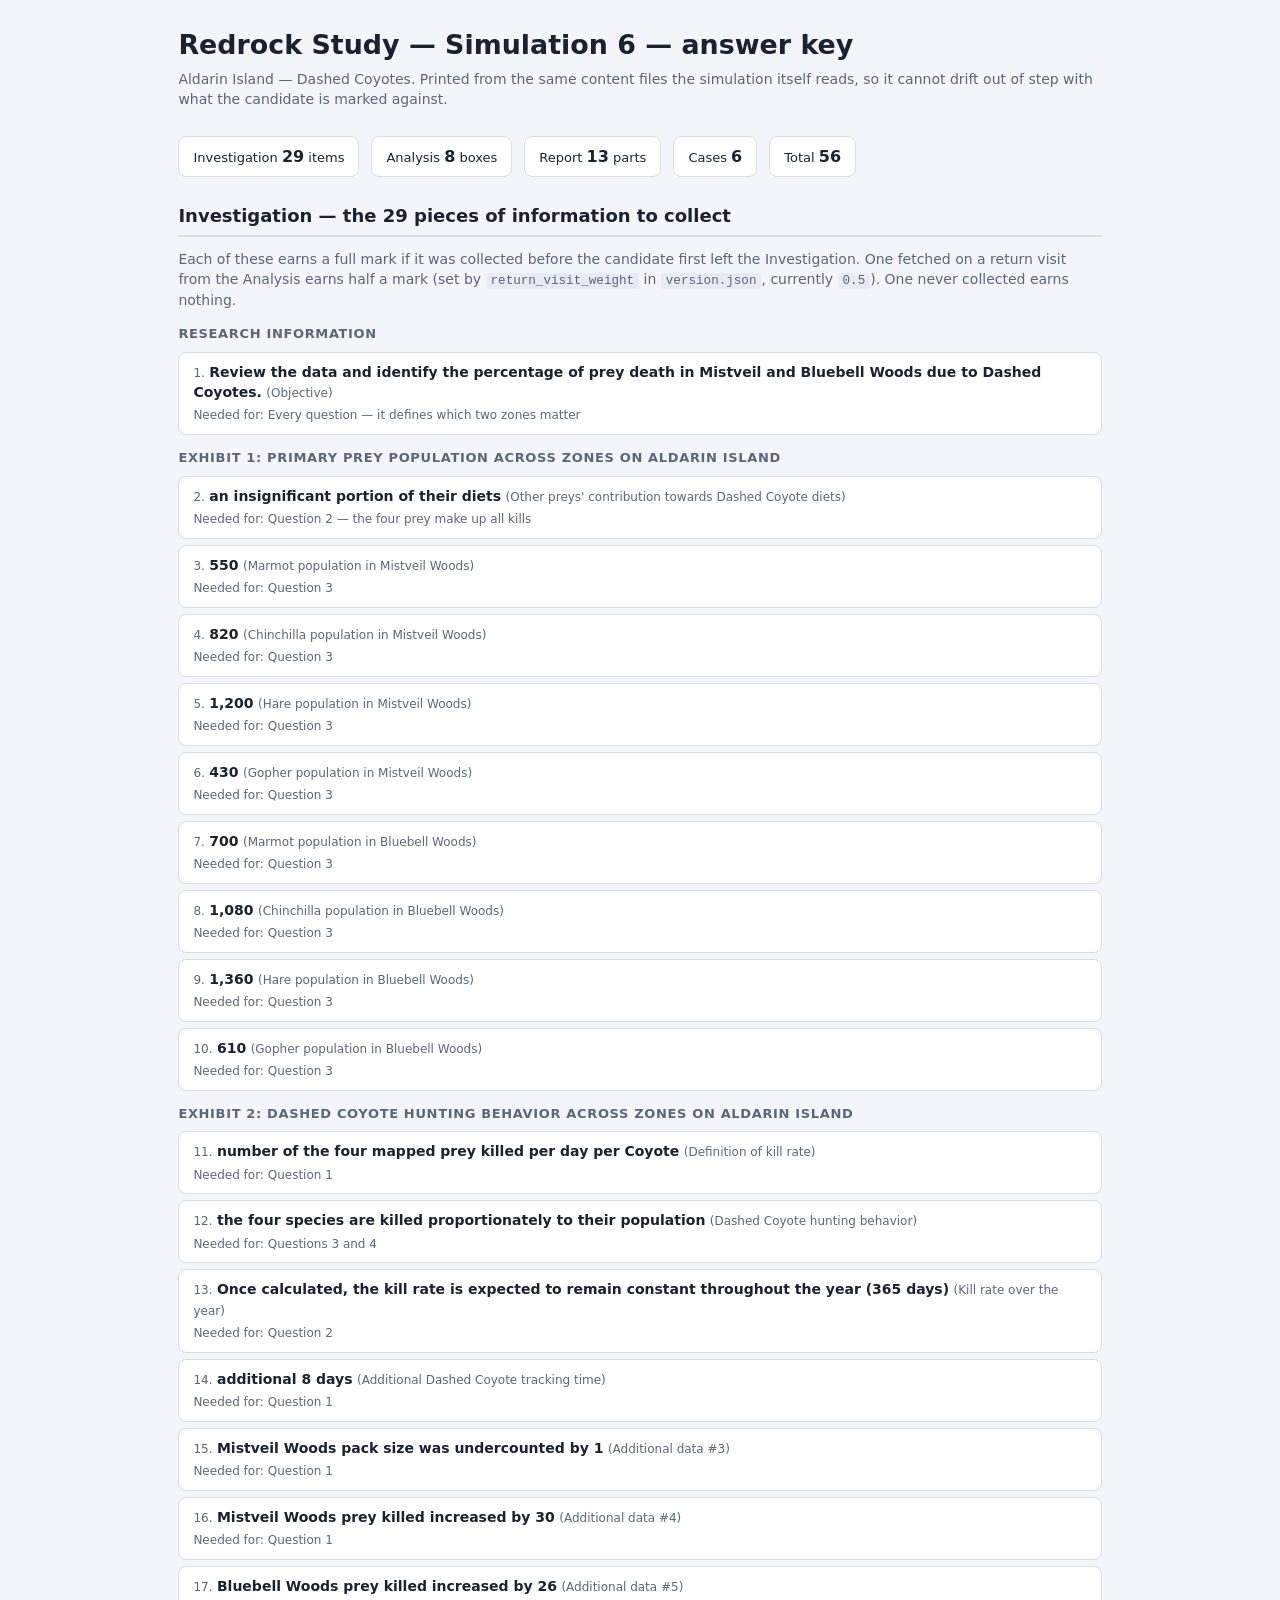
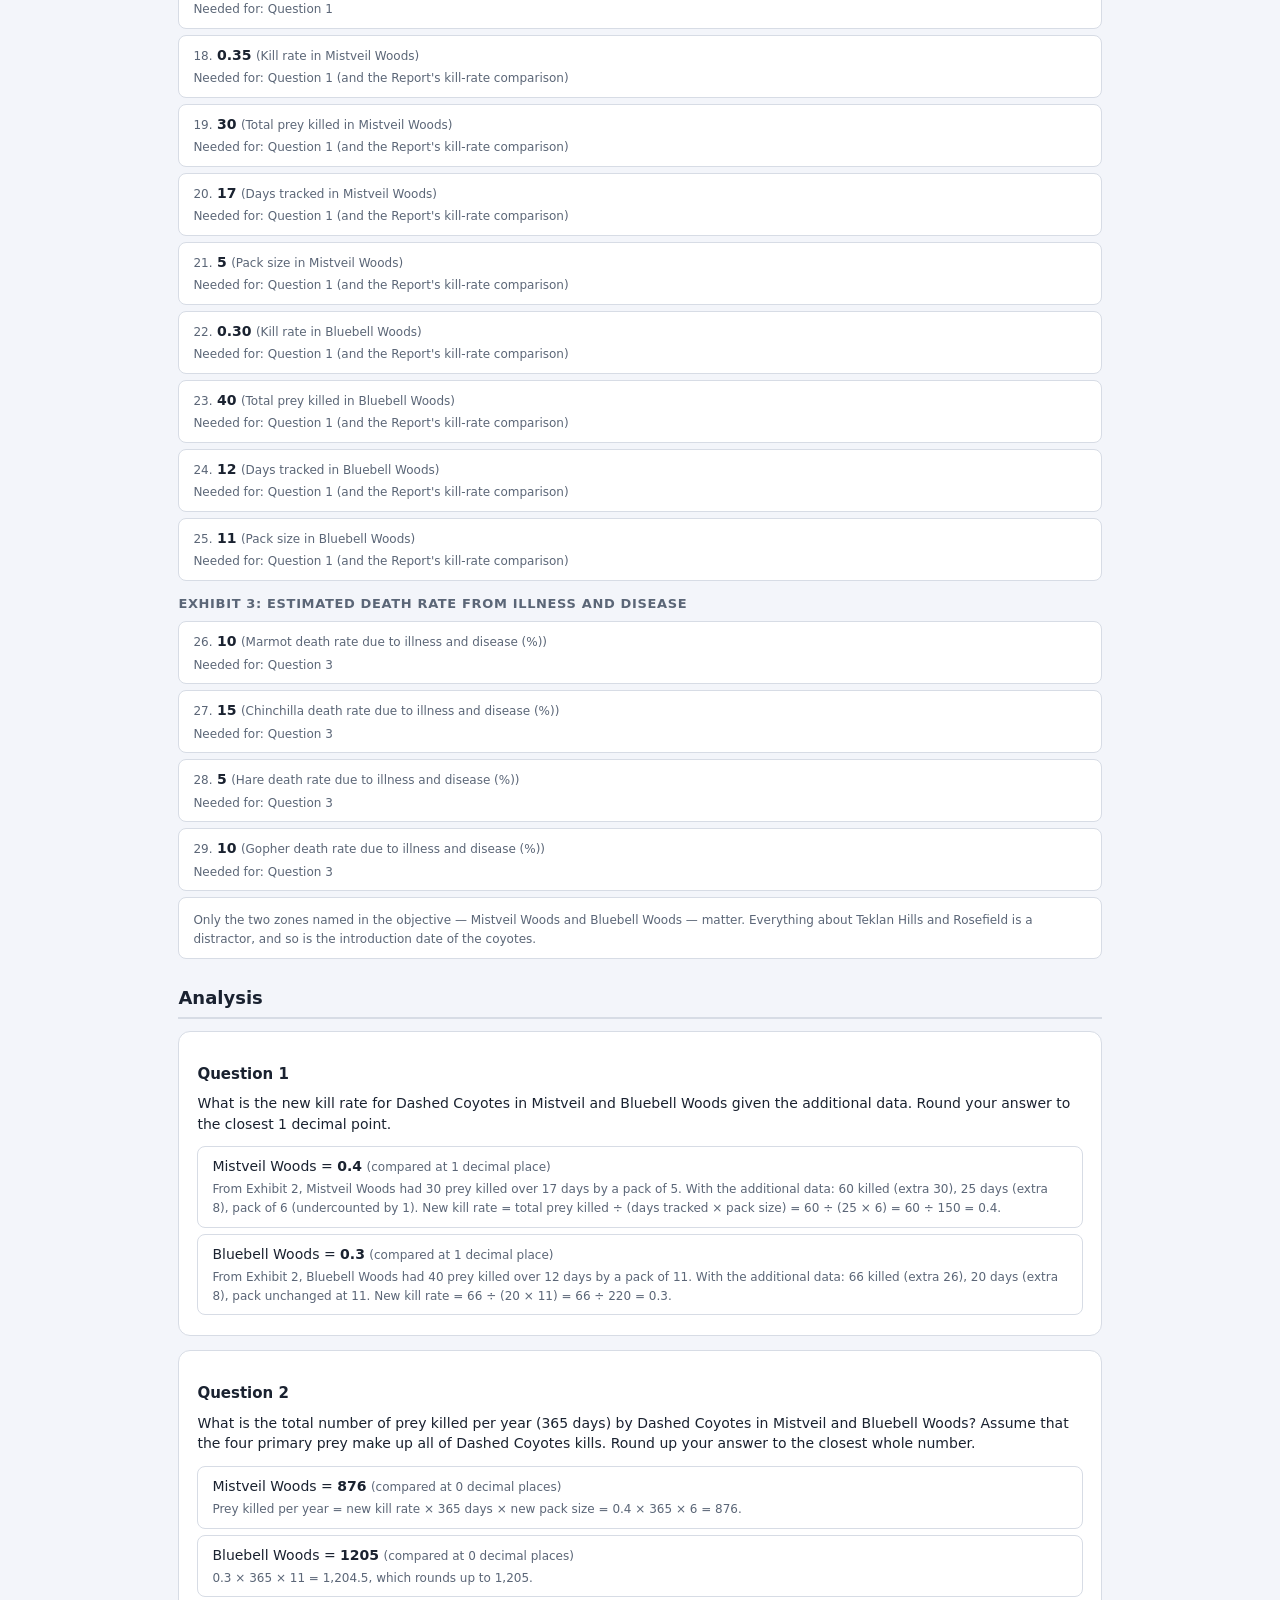
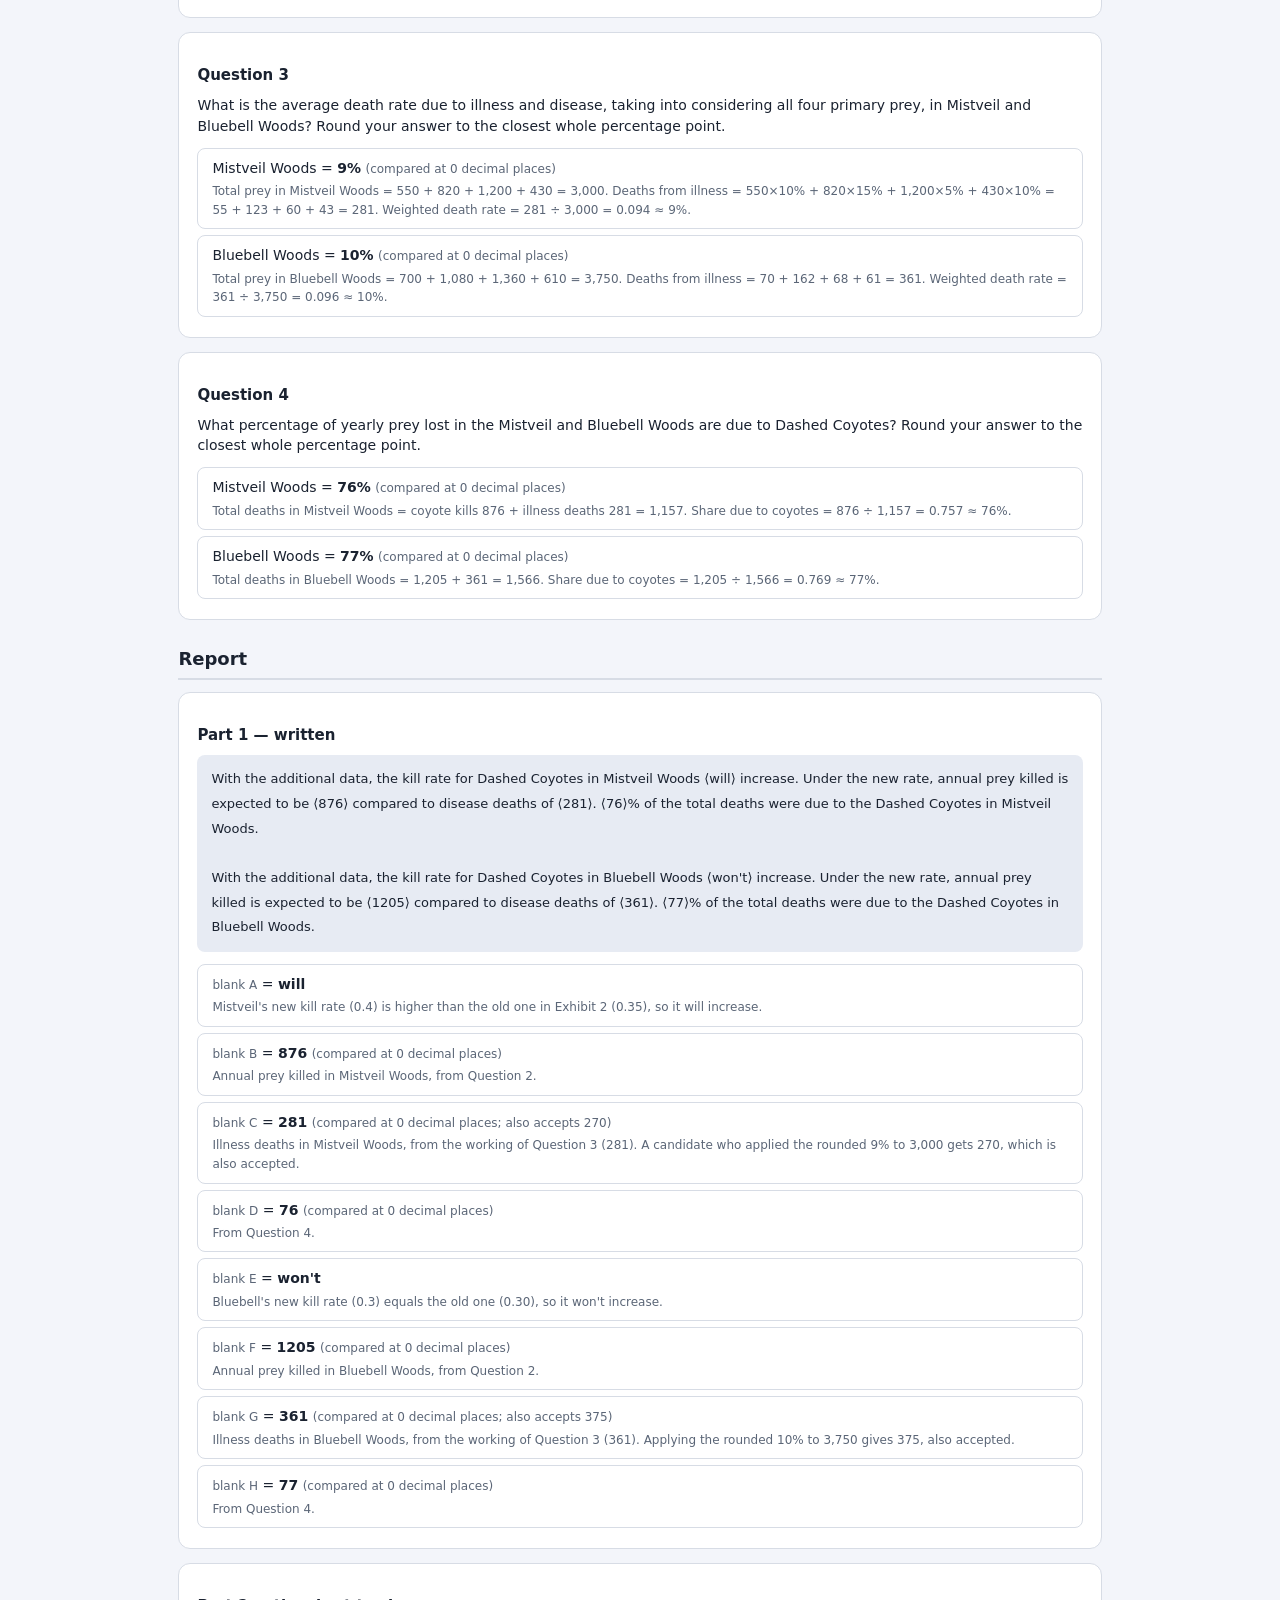
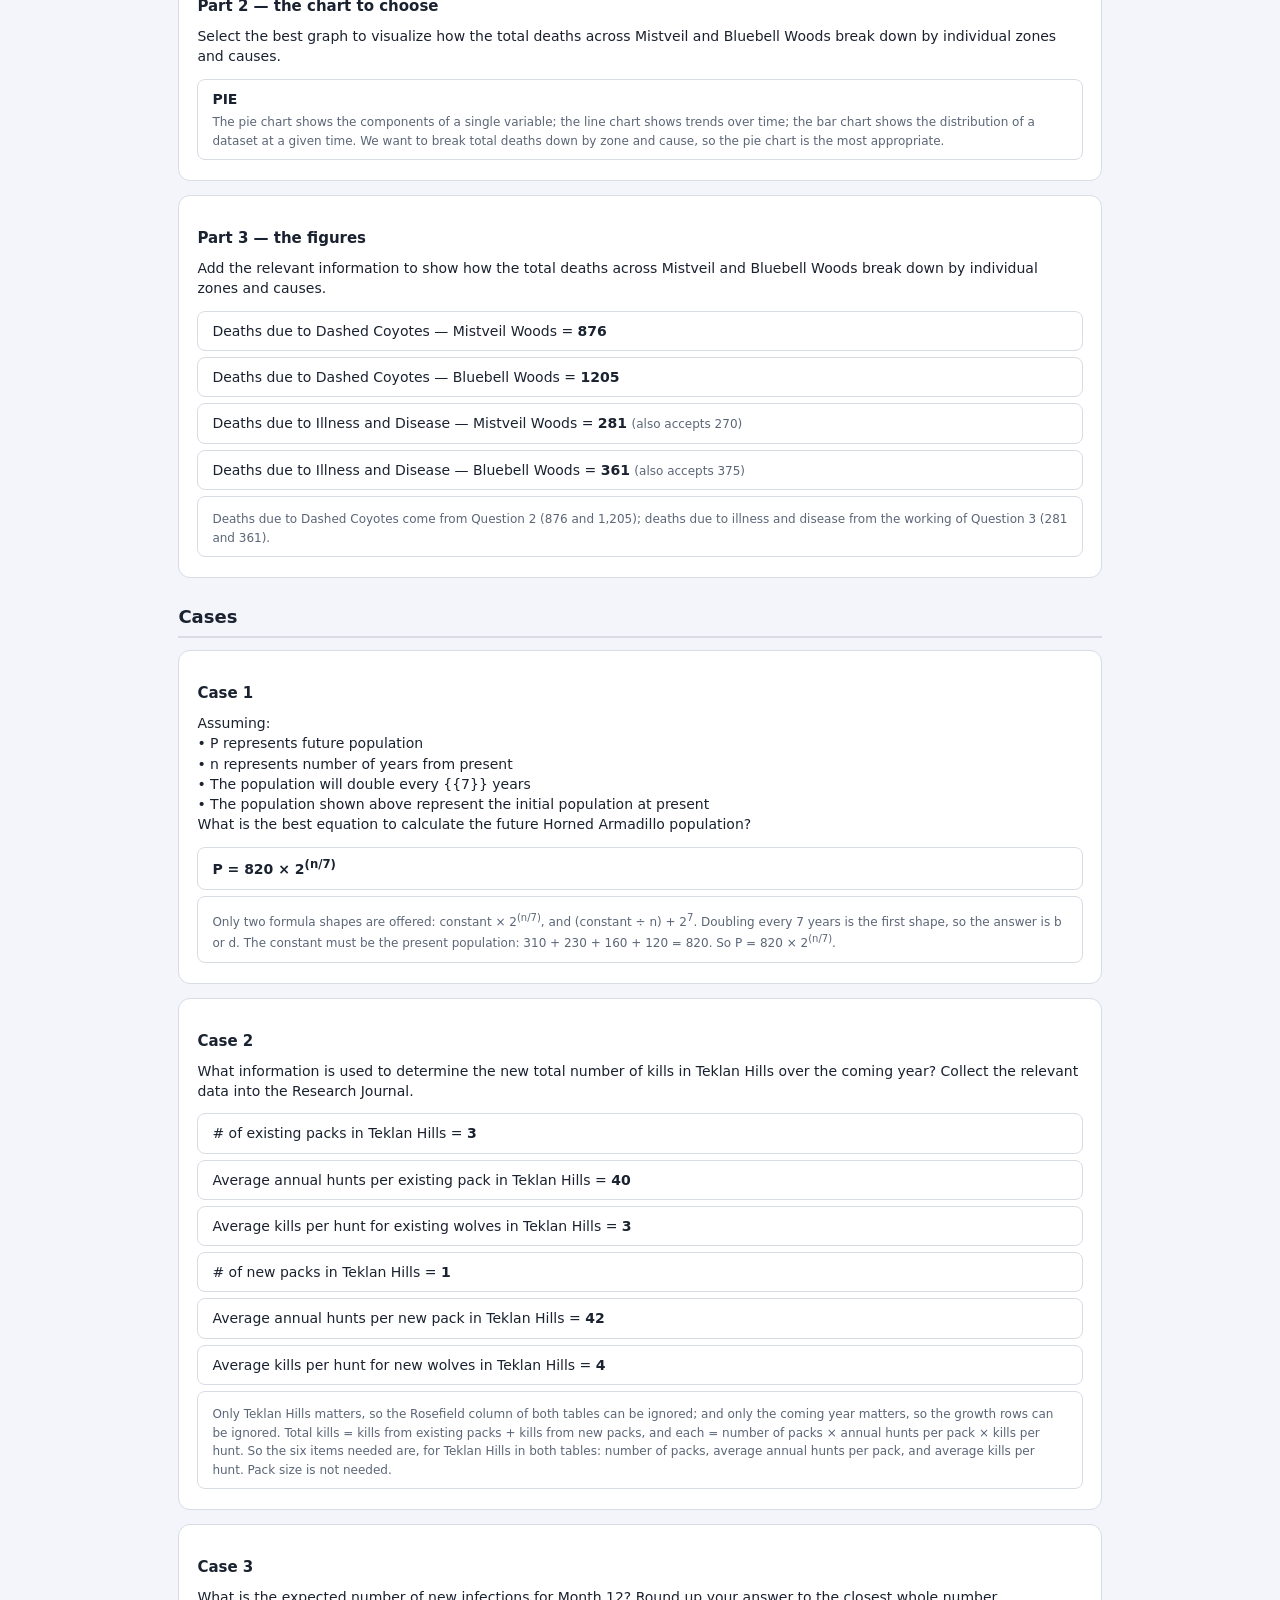
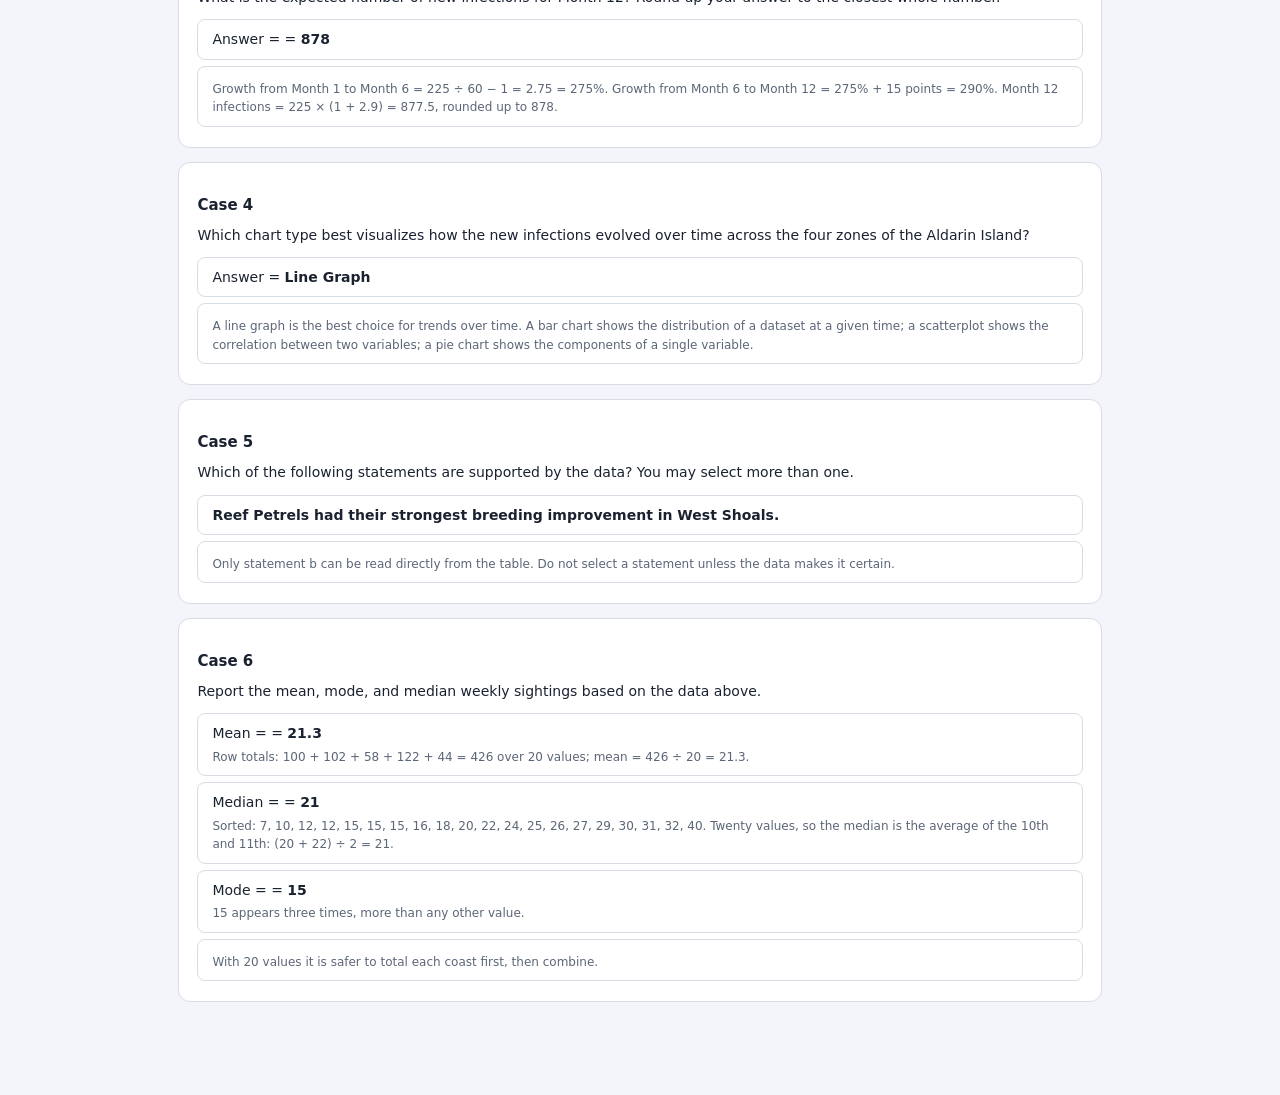
==== tools/answer-key.html @ 3cd0988c "Add files via upload" ====
<!DOCTYPE html>
<html lang="en">
<head>
<meta charset="utf-8">
<meta name="viewport" content="width=device-width, initial-scale=1">
<title>Answer key</title>
<link rel="stylesheet" href="../css/shared-styles.css">
<style>
  /* This page is a printed document, not part of the simulation. */
  body { overflow: auto; background: var(--surface); color: var(--on-light); }
  .wrap { max-width: 1000px; margin: 0 auto; padding: 26px clamp(14px, 3vw, 40px) 80px; }
  h1 { font-size: clamp(22px, 2.1vw, 30px); }
  .sub { color: var(--on-light-muted); margin: 4px 0 var(--space-6); font-size: max(14px, 0.92em); }
  h2 {
    font-size: max(18px, 1.2em);
    margin: var(--space-6) 0 var(--space-3);
    padding-bottom: 6px;
    border-bottom: 2px solid var(--surface-line);
  }
  h3 { font-size: max(15px, 1em); margin: var(--space-5) 0 var(--space-2); }
  h4 { font-size: max(13px, 0.88em); margin: var(--space-4) 0 var(--space-2);
       color: var(--on-light-muted); text-transform: uppercase; letter-spacing: 0.05em; }
  .item {
    background: var(--surface-plain);
    border: 1px solid var(--surface-line);
    border-radius: var(--radius-small);
    padding: 9px var(--space-4);
    margin-bottom: 6px;
  }
  .item .n { color: var(--on-light-muted); font-size: max(12px, 0.8em); }
  .item .a { font-weight: 700; }
  .item .why { color: var(--on-light-muted); font-size: max(12px, 0.84em); margin-top: 4px;
               line-height: 1.55; }
  .q { background: var(--surface-plain); border: 1px solid var(--surface-line);
       border-radius: var(--radius); padding: var(--space-4) var(--space-5);
       margin-bottom: var(--space-4); }
  .q .qtext { font-size: max(14px, 0.92em); margin-bottom: var(--space-3); }
  .totals { display: flex; flex-wrap: wrap; gap: var(--space-3); margin-bottom: var(--space-5); }
  .totals div { background: var(--surface-plain); border: 1px solid var(--surface-line);
                border-radius: var(--radius-small); padding: 8px var(--space-4);
                font-size: max(13px, 0.88em); }
  .totals b { font-size: max(16px, 1.1em); }
  code { font-family: ui-monospace, Menlo, Consolas, monospace; font-size: 0.9em;
         background: var(--surface-sunken); padding: 1px 5px; border-radius: 4px; }
  .tpl { background: var(--surface-sunken); border-radius: var(--radius-small);
         padding: var(--space-3) var(--space-4); font-size: max(13px, 0.9em);
         line-height: 1.9; white-space: pre-wrap; margin-bottom: var(--space-3); }
  @media print {
    .wrap { max-width: none; padding: 0; }
    .q, .item { break-inside: avoid; }
  }
</style>
</head>
<body class="scrolls">
<div class="wrap" id="out">Loading…</div>

<script src="../js/marking.js"></script>
<script src="../js/content.js"></script>
<script>
'use strict';

function esc(t) {
  return String(t === null || t === undefined ? '' : t)
    .replace(/&/g, '&amp;').replace(/</g, '&lt;').replace(/>/g, '&gt;');
}
/* The same two content conventions the simulation itself draws: a line break
   is a line break, and ^{…} is raised (2^{7} → 2 with a small 7). Escaped
   first, so the only tags that can appear are the two put here. */
function nl(t) {
  return esc(t)
    .replace(/\^\{([^}]*)\}/g, '<sup>$1</sup>')
    .replace(/\n/g, '<br>');
}

function accepts(decimals, anyOf) {
  var bits = [];
  if (decimals !== null && decimals !== undefined) {
    bits.push('compared at ' + decimals + (decimals === 1 ? ' decimal place' : ' decimal places'));
  }
  if (anyOf && anyOf.length) bits.push('also accepts ' + anyOf.join(', '));
  return bits.length ? ' <span class="n">(' + esc(bits.join('; ')) + ')</span>' : '';
}

function draw(key) {
  var html = '<h1>' + esc(key.title) + ' — answer key</h1>' +
             '<p class="sub">' + esc(key.scenario) +
             '. Printed from the same content files the simulation itself reads, so it ' +
             'cannot drift out of step with what the candidate is marked against.</p>';

  html += '<div class="totals">' +
    '<div>Investigation <b>' + key.totals.investigation + '</b> items</div>' +
    '<div>Analysis <b>' + key.totals.analysis + '</b> boxes</div>' +
    '<div>Report <b>' + key.totals.report + '</b> parts</div>' +
    '<div>Cases <b>' + key.totals.cases + '</b></div>' +
    '<div>Total <b>' + key.totals.total + '</b></div>' +
  '</div>';

  /* --- Investigation, grouped by the section each item appears in ------- */
  html += '<h2>Investigation — the ' + key.totals.investigation +
          ' pieces of information to collect</h2>';
  var w = key.returnVisitWeight;
  var earned = w === 1 ? 'a full mark' : w === 0 ? 'nothing'
             : w === 0.5 ? 'half a mark' : String(w) + ' of a mark';
  html += '<p class="sub" style="margin-bottom:var(--space-4)">' +
          'Each of these earns a full mark if it was collected before the candidate first ' +
          'left the Investigation. One fetched on a return visit from the Analysis earns ' +
          esc(earned) + ' (set by <code>return_visit_weight</code> in ' +
          '<code>version.json</code>, currently <code>' + esc(String(w)) + '</code>). ' +
          'One never collected earns nothing.</p>';
  var lastSection = null, n = 0;
  for (var i = 0; i < key.investigation.length; i++) {
    var item = key.investigation[i];
    if (item.section !== lastSection) {
      html += '<h4>' + nl(item.section) + '</h4>';
      lastSection = item.section;
    }
    n++;
    html += '<div class="item"><span class="n">' + n + '.</span> ' +
              '<span class="a">' + nl(item.text) + '</span> ' +
              '<span class="n">(' + nl(item.label) + ')</span>' +
              (item.needed_for ? '<div class="why">Needed for: ' + nl(item.needed_for) + '</div>' : '') +
            '</div>';
  }
  if (key.investigationExplanation) {
    html += '<div class="item"><div class="why">' + nl(key.investigationExplanation) + '</div></div>';
  }

  /* --- Analysis --------------------------------------------------------- */
  html += '<h2>Analysis</h2>';
  for (i = 0; i < key.analysis.length; i++) {
    var q = key.analysis[i];
    html += '<div class="q"><h3>Question ' + q.number + '</h3>' +
            '<div class="qtext">' + nl(q.text) + '</div>';
    for (var b = 0; b < q.boxes.length; b++) {
      var box = q.boxes[b];
      html += '<div class="item">' + nl(box.label) + ' = <span class="a">' + nl(box.answer) +
                (box.unit ? nl(box.unit) : '') + '</span>' +
                accepts(box.decimals, box.any_of) +
                (box.explanation ? '<div class="why">' + nl(box.explanation) + '</div>' : '') +
              '</div>';
    }
    html += '</div>';
  }

  /* --- Report ----------------------------------------------------------- */
  html += '<h2>Report</h2>';
  var filled = key.report.template;
  for (i = 0; i < key.report.written.length; i++) {
    var w = key.report.written[i];
    filled = filled.replace('[[' + w.id + ']]', '⟨' + w.answerLabel + '⟩');
  }
  html += '<div class="q"><h3>Part 1 — written</h3>' +
          '<div class="tpl">' + nl(filled) + '</div>';
  for (i = 0; i < key.report.written.length; i++) {
    w = key.report.written[i];
    html += '<div class="item"><span class="n">blank ' + esc(w.id.toUpperCase()) + '</span> = ' +
              '<span class="a">' + nl(w.answerLabel) + '</span>' +
              accepts(w.decimals, w.any_of) +
              (w.explanation ? '<div class="why">' + nl(w.explanation) + '</div>' : '') +
            '</div>';
  }
  html += '</div>';

  html += '<div class="q"><h3>Part 2 — the chart to choose</h3>' +
          '<div class="qtext">' + nl(key.report.chart.prompt) + '</div>' +
          '<div class="item"><span class="a">' + nl(key.report.chart.answer.toUpperCase()) + '</span>' +
            (key.report.chart.explanation
              ? '<div class="why">' + nl(key.report.chart.explanation) + '</div>' : '') +
          '</div></div>';

  html += '<div class="q"><h3>Part 3 — the figures</h3>' +
          '<div class="qtext">' + nl(key.report.grid.prompt) + '</div>';
  for (i = 0; i < key.report.grid.cells.length; i++) {
    var cell = key.report.grid.cells[i];
    html += '<div class="item">' + nl(cell.row) + ' — ' + nl(cell.col) + ' = ' +
              '<span class="a">' + nl(cell.answer) + '</span>' +
              (cell.fixed ? ' <span class="n">(pre-filled, not marked)</span>' : '') +
              accepts(null, cell.any_of) +
            '</div>';
  }
  if (key.report.grid.explanation) {
    html += '<div class="item"><div class="why">' + nl(key.report.grid.explanation) + '</div></div>';
  }
  html += '</div>';

  /* --- Cases ------------------------------------------------------------ */
  html += '<h2>Cases</h2>';
  for (i = 0; i < key.cases.length; i++) {
    var c = key.cases[i];
    html += '<div class="q"><h3>Case ' + c.number + '</h3>' +
            '<div class="qtext">' + nl(c.question) + '</div>';
    if (c.answer !== null) {
      html += '<div class="item"><span class="a">' + nl(c.answer) + '</span></div>';
    }
    for (var p = 0; p < c.parts.length; p++) {
      html += '<div class="item">' + nl(c.parts[p].label) + ' = ' +
                '<span class="a">' + nl(c.parts[p].answer) + '</span>' +
                (c.parts[p].explanation
                  ? '<div class="why">' + nl(c.parts[p].explanation) + '</div>' : '') +
              '</div>';
    }
    if (c.explanation) {
      html += '<div class="item"><div class="why">' + nl(c.explanation) + '</div></div>';
    }
    html += '</div>';
  }

  document.getElementById('out').innerHTML = html;
  document.title = key.title + ' — answer key';
}

var id = CONTENT.versionFromUrl(window.location.search, 'rr6');
CONTENT.loadVersion(id, '../').then(function (loaded) {
  if (!loaded.ok) {
    document.getElementById('out').innerHTML =
      '<h1>The content could not be read</h1><ul>' +
      loaded.errors.map(function (e) { return '<li>' + esc(e) + '</li>'; }).join('') + '</ul>';
    return;
  }
  draw(MARKING.answerKey(loaded.content));
});
</script>
</body>
</html>
---- css/shared-styles.css ----
/* ==========================================================================
   CASEMENTOR SIMULATION — SHARED STYLES
   ==========================================================================

   The common visual language for CaseMentor / CaseMaster practice
   simulations. Extracted from the Sea Wolf rebuild (September 2026) so that
   Redrock, and anything after it, looks like the same product without
   anybody having to remember what Sea Wolf looked like.

   HOW TO USE THIS FILE
   --------------------
   1. Copy it into your simulation's `css/` folder.
   2. Load it BEFORE your own stylesheet:

          <link rel="stylesheet" href="css/shared-styles.css">
          <link rel="stylesheet" href="css/app.css">

   3. Put anything specific to your simulation in your own `app.css`. Do not
      edit this file to make one simulation look different — that is what
      breaks the family resemblance. If a change genuinely belongs to every
      simulation, change it here and re-copy it to the others.

   WHAT THIS FILE DEPENDS ON
   -------------------------
   Nothing. No images, no web fonts, no other stylesheet, no JavaScript, no
   internet connection. It uses only the fonts already installed on the
   visitor's computer. You can open a page that loads only this file and it
   will render correctly.

   WHAT IS FIXED AND WHAT IS YOURS
   -------------------------------
   Read STYLE-GUIDE.md. In short: the colours, the type sizes, the spacing
   steps and the components below are fixed brand identity and should be
   used unchanged. Anything describing microbes, seabeds or sites is Sea
   Wolf's own and is NOT in this file.

   A NOTE ON WHY THE COLOURS LOOK DARKER THAN YOU MIGHT EXPECT
   -----------------------------------------------------------
   Several were deliberately darkened during the Sea Wolf build because the
   lighter versions failed the readability standard the project had already
   committed to (WCAG AA: ordinary text at least 4.5 times the brightness of
   its background, larger text and meaningful shapes at least 3 times). The
   measured ratios are in STYLE-GUIDE.md. Please do not lighten them back.
   ========================================================================== */


/* ==========================================================================
   1. THE PALETTE, THE TYPE SIZES AND THE SPACING STEPS

   Every colour and size is named once, here. Change it here and it changes
   everywhere. Do not hunt for raw colour values further down the file.
   ========================================================================== */
:root {

  /* --- THE DARK STAGE THE SIMULATION SITS ON ---------------------------- */
  --page-bg:        #1f2733;   /* behind absolutely everything */
  --box-bg:         #2b3545;   /* inside the main playing area */
  --header-bg:      #333f50;   /* the bar across the top */
  --box-border:     #46536a;   /* edges and dividers on the dark stage */

  /* --- LIGHT SURFACES: cards, columns, popups, the results screen -------
     Content that has to be read sits on a light surface, never on the dark
     stage. This is a hard rule, not a preference: it is what keeps text and
     small pictures legible. */
  --surface:        #f3f5fa;   /* the normal light card */
  --surface-plain:  #ffffff;   /* a plainer white, e.g. behind a picture */
  --surface-line:   #d7dce5;   /* the edge of a light card */
  --surface-sunken: #e7ebf3;   /* a recess inside a light card */

  /* --- TEXT -------------------------------------------------------------
     Four text colours, two for each kind of background. "Muted" is for
     supporting text only, never for anything the candidate must act on. */
  --on-dark:        #e6e9f0;
  --on-dark-muted:  #a8b2c4;
  --on-light:       #1a2230;
  --on-light-muted: #5b6677;

  /* --- COLOURS THAT CARRY MEANING --------------------------------------
     Each of these says something. Do not use them decoratively: a candidate
     who learns that blue means "you can press this" should never meet a
     blue thing that cannot be pressed. */
  --accent:         #2563eb;   /* you can press this / this is selected */
  --accent-dark:    #1d4ed8;   /* the mouse is over it */
  --accent-soft:    #dbeafe;   /* a pale blue wash behind a selected thing */
  --success:        #15803d;   /* correct, or a best-possible score */
  --error:          #dc2626;   /* wrong, or a destructive action */
  --warning:        #d97706;   /* caution, not yet an error */
  --warning-soft:   #fef3c7;   /* a pale wash behind a warning */
  --timer-green:    #4ade80;   /* time remaining */
  --timer-track:    #2a3344;   /* time already spent */

  /* --- SIZES ------------------------------------------------------------ */
  --header-height:  56px;
  --radius:         12px;      /* big things: panels, cards, popups */
  --radius-small:    8px;      /* small things: buttons, inputs, chips */
  --panel-width:    18%;       /* the information sidebar */
  --panel-min:     220px;      /* ...but never narrower than this */

  /* --- TYPE -------------------------------------------------------------
     One base size that grows a little on a large screen and never falls
     below 14px. Everything else is expressed relative to it, so the whole
     interface scales together. */
  --font: clamp(14px, 1.05vw, 18px);

  /* --- THE SPACING SCALE ------------------------------------------------
     Six steps. Use these rather than inventing numbers: a layout built from
     a small fixed set of gaps looks deliberate, and one built from
     arbitrary numbers looks accidental, even when nobody can say why.

       --space-1   4px   inside a chip; between an icon and its own label
       --space-2   8px   between closely related items
       --space-3  12px   the normal gap between things in a row
       --space-4  14px   padding inside a panel or card
       --space-5  18px   between blocks of content
       --space-6  26px   between major sections                            */
  --space-1:  4px;
  --space-2:  8px;
  --space-3: 12px;
  --space-4: 14px;
  --space-5: 18px;
  --space-6: 26px;
}


/* ==========================================================================
   2. PAGE BASICS
   ========================================================================== */
* { box-sizing: border-box; }

/* ANYTHING MARKED `hidden` MUST REALLY BE HIDDEN. DO NOT REMOVE THIS RULE.

   It is here because of a real fault that cost a morning. A "please enlarge
   your window" panel was styled `display: flex`, and that beats the
   browser's own way of hiding an element marked `hidden`. The panel covers
   the whole screen, so it sat there invisible and swallowed every click on
   the page — the login button simply did nothing, with no error anywhere.

   Any rule that sets `display` on an element you also hide with `hidden`
   will reproduce this. The line below closes it off for every element at
   once, rather than for the one panel that happened to break first. */
[hidden] { display: none !important; }

html, body {
  height: 100%;
  margin: 0;
  padding: 0;
}

body {
  background: var(--page-bg);
  color: var(--on-dark);
  font-family: system-ui, -apple-system, "Segoe UI", Roboto, sans-serif;
  font-size: var(--font);
  line-height: 1.45;
  overflow: hidden;              /* the game itself never scrolls */
  -webkit-font-smoothing: antialiased;
  /* Numbers line up in columns instead of jiggling as they change — which
     matters a great deal on a screen with a counting-down clock. */
  font-variant-numeric: tabular-nums;
}

/* The results screen is the one screen allowed to scroll. See §9. */
body.scrolls { overflow: auto; }

h1, h2, h3 { margin: 0; font-weight: 600; }

/* NOTHING IS EVER SMALLER THAN 12px. This is the readability floor for the
   whole product. `max(12px, …)` is the pattern used throughout: it means
   "this size, but never below 12px". */
small, .small { font-size: max(12px, 0.8em); }


/* ==========================================================================
   3. THE HEADER BAR AND THE TIMER
   ========================================================================== */
.header-bar {
  flex: 0 0 auto;
  height: var(--header-height);
  background: var(--header-bg);
  display: flex;
  align-items: center;
  padding: 0 var(--space-4);
  gap: var(--space-3);
  position: relative;
  z-index: 30;
}
.header-left, .header-right {
  flex: 1 1 0;
  display: flex;
  align-items: center;
  gap: var(--space-2);
}
.header-right { justify-content: flex-end; }

/* The clock reading, e.g. "29 min left" or "Time's up". */
.time-text {
  font-size: max(12px, 0.78em);
  color: var(--on-dark);
  white-space: nowrap;
}

.time-bar {
  width: min(34vw, 420px);
  height: 9px;
  background: var(--timer-track);
  border-radius: 999px;
  overflow: hidden;
  flex: 0 1 auto;
  /* THE PALE OUTLINE IS LOAD-BEARING. Keep it.

     No pair of colours exists that contrasts enough with each OTHER and
     also stands out from the header bar behind them — that was checked by
     exhaustive search, it is a geometric impossibility, not a failure of
     imagination. So the outline, not a colour difference, is what makes the
     full length of the bar visible. Without it a candidate can see the
     green but cannot tell what fraction of the bar it is, which is the
     entire point of a timer bar. */
  border: 1px solid rgba(255, 255, 255, 0.45);
}
.time-bar-fill {
  height: 100%;
  background: var(--timer-green);
  border-radius: 999px;
  /* Slow enough to read as draining, not as ticking. */
  transition: width 0.9s linear;
}


/* ==========================================================================
   4. BUTTONS
   ========================================================================== */

/* The primary button. One per screen: the thing the candidate is meant to
   press next. */
.btn {
  font-family: inherit;
  font-size: max(14px, 0.9em);
  font-weight: 500;
  border: none;
  border-radius: var(--radius-small);
  padding: 9px 22px;
  cursor: pointer;
  background: var(--accent);
  color: #fff;
  transition: background 0.12s ease;
}
.btn:hover:not(:disabled)  { background: var(--accent-dark); }
.btn:active:not(:disabled) { transform: translateY(1px); }
.btn:disabled {
  opacity: 0.4;
  cursor: not-allowed;
}
/* Every focusable thing shows a visible ring when reached by keyboard. */
.btn:focus-visible {
  outline: 2px solid #fff;
  outline-offset: 2px;
}

/* A quieter button, for anything that is not the main action — Restart,
   Legend, Print. Reads as available without competing with the primary. */
.btn-quiet {
  font-family: inherit;
  font-size: max(13px, 0.84em);
  font-weight: 500;
  border: 1px solid var(--box-border);
  border-radius: var(--radius-small);
  padding: 6px 14px;
  cursor: pointer;
  background: transparent;
  color: var(--on-dark);
  transition: background 0.12s ease;
}
.btn-quiet:hover:not(:disabled) { background: rgba(255, 255, 255, 0.09); }
.btn-quiet:focus-visible { outline: 2px solid #fff; outline-offset: 2px; }

/* A small round button carrying a + or a −, for adding and removing things.

   WHY THE GLYPH IS DRAWN INSTEAD OF TYPED
   ---------------------------------------
   A typed "+" never sits in the middle of a circle. Fonts place those
   characters on the mathematical axis, which is above the centre of the
   line box, so the character lands low — and lands differently on Windows,
   macOS and iOS. Line-height tricks get close and stay wrong.

   So the button contains no text at all. The bar and the upright are two
   drawn rectangles, each centred by `transform`, which is exact and
   identical in every browser. `.round-btn.remove` simply omits the upright.

   The glyph is sized as a PERCENTAGE of the circle, not in pixels, so it
   keeps its proportions when the visitor zooms the browser. In pixels it
   did not: the bar filled 58% of the circle at 80% zoom and 31% at 150%,
   so the + visibly changed shape as you zoomed. */
.round-btn {
  position: relative;
  width: 26px;
  height: 26px;
  border-radius: 50%;
  border: none;
  padding: 0;
  background: var(--accent);
  color: #fff;
  cursor: pointer;
  font-family: inherit;
  font-size: 0;                  /* hides any character in the markup */
  line-height: 0;
  display: block;
  transition: background 0.12s ease, transform 0.08s ease;
}
.round-btn::before {             /* the horizontal bar — on both + and − */
  content: "";
  position: absolute;
  top: 50%; left: 50%;
  transform: translate(-50%, -50%);
  width: 46%; height: 8%;
  min-height: 2px;
  border-radius: 1px;
  background: #fff;
}
.round-btn::after {              /* the upright — only on + */
  content: "";
  position: absolute;
  top: 50%; left: 50%;
  transform: translate(-50%, -50%);
  width: 8%; height: 46%;
  min-width: 2px;
  border-radius: 1px;
  background: #fff;
}
.round-btn.remove::after { display: none; }
.round-btn.remove          { background: var(--error); }
.round-btn.remove:hover:not(:disabled) { background: #b91c1c; }
.round-btn:hover:not(:disabled)  { background: var(--accent-dark); }
.round-btn:active:not(:disabled) { transform: scale(0.94); }
.round-btn:disabled { opacity: 0.32; cursor: not-allowed; }
.round-btn:focus-visible { outline: 2px solid #fff; outline-offset: 2px; }


/* ==========================================================================
   5. THE MAIN BOX, THE WORKSPACE AND THE INFORMATION SIDEBAR
   ========================================================================== */
#app {
  display: flex;
  flex-direction: column;
  height: 100%;
}

.stage {
  flex: 1 1 auto;
  min-height: 0;
  padding: var(--space-4);
  display: flex;
}

.main-box {
  flex: 1 1 auto;
  min-height: 0;
  background: var(--box-bg);
  border: 1px solid var(--box-border);
  border-radius: var(--radius);
  display: flex;
  overflow: hidden;
  position: relative;
}

/* Everything except the sidebar. */
.workspace {
  flex: 1 1 auto;
  min-width: 0;
  min-height: 0;
  padding: var(--space-4) 16px;
  display: flex;
  flex-direction: column;
  overflow: hidden;
}

/* THE INFORMATION SIDEBAR — the right-hand strip that says what the current
   task is asking for. It is always present, always in the same place, and
   always the same width, so a candidate under time pressure never has to
   look for it. */
.side {
  flex: 0 0 var(--panel-width);
  min-width: var(--panel-min);
  padding: var(--space-4);
  display: flex;
  flex-direction: column;
  gap: var(--space-3);
  border-left: 1px solid var(--box-border);
  min-height: 0;
}
.side-card {
  background: var(--surface);
  color: var(--on-light);
  border-radius: var(--radius-small);
  padding: var(--space-3) var(--space-4);
}
.side-card h3 {
  font-size: max(13px, 0.86em);
  margin-bottom: var(--space-1);
}
.side-card .side-group {
  font-size: max(12px, 0.8em);
  color: var(--on-light-muted);
  font-weight: 600;
  margin-top: var(--space-2);
}


/* ==========================================================================
   6. LIGHT CARDS

   The general-purpose container for content a candidate must read. Always
   light, whatever sits behind it.
   ========================================================================== */
.card {
  background: var(--surface);
  color: var(--on-light);
  border: 1px solid var(--surface-line);
  border-radius: var(--radius);
  padding: var(--space-3);
  position: relative;
}
.card-title {
  font-weight: 700;
  font-size: max(14px, 0.95em);
  overflow: hidden;
  text-overflow: ellipsis;
  white-space: nowrap;
}
/* A plain white recess inside a card, e.g. behind a picture. */
.card-well {
  background: var(--surface-plain);
  border-radius: var(--radius-small);
  padding: var(--space-1);
  display: flex;
  align-items: center;
  justify-content: center;
}
.card-well img {
  max-width: 100%;
  max-height: 100%;
  object-fit: contain;
}

/* A COMPACT CARD: a title line with a small round button in the corner, and
   a row of small facts beneath it.

   THREE THINGS HERE ARE LOAD-BEARING AND WERE EACH GOT WRONG FIRST TIME.
   They are worth understanding before changing anything.

   (a) The space above and below the two rows is FIXED, and the gap between
       them takes whatever height is left. Done the other way round — the
       rows centred as a block — the card put its spare height at the top
       and bottom edges and left the two rows almost touching.

   (b) The facts row is LEFT-ALIGNED with a capped gap. It must not use
       `space-between`: that has no ceiling, so on a large monitor it keeps
       stretching until the items sit at opposite ends of the card and stop
       reading as one row.

   (c) The small round button sits in the top-right corner, and whatever
       sits at the right-hand end of the facts row MUST NOT be pushed to the
       card's right edge. The empty space left there is what sits underneath
       the button and is the only thing keeping the two apart. Adding
       `margin-left: auto` to that last item reintroduces a collision that
       took three attempts to remove. */
.compact-card {
  background: var(--surface);
  color: var(--on-light);
  border: 1px solid var(--surface-line);
  border-radius: var(--radius-small);
  padding: 7px var(--space-2);
  position: relative;
  container-type: inline-size;   /* see the note on cqw in §11 */
  display: flex;
  flex-direction: column;
  justify-content: space-between;   /* (a) */
  overflow: hidden;
}
.compact-card .compact-title {
  font-size: max(14px, 0.95em);
  font-weight: 700;
  min-width: 0;
  overflow: hidden;
  text-overflow: ellipsis;
  white-space: nowrap;
}
/* Room for the corner button, but only on cards that actually have one. */
.compact-card:has(.round-btn) .compact-title { padding-right: 32px; }
.compact-card .round-btn {
  position: absolute;
  top: 7px;
  right: var(--space-2);
}
.compact-facts {
  display: flex;
  align-items: center;
  justify-content: flex-start;                      /* (b) */
  gap: clamp(2px, calc(13cqw - 12px), 22px);        /* (b) capped at 22px */
  font-size: max(12px, 0.8em);
  min-width: 0;
  overflow: hidden;
  padding-right: clamp(2px, 4cqw, 14px);            /* (c) */
}

/* AN ICON AND ITS OWN VALUE ARE ONE OBJECT, NOT TWO.

   This is the single most transferable lesson from the Sea Wolf build.
   Before it, the gap from an icon to its own number and from that number to
   the NEXT icon were identical, so every number looked equally attached to
   the icon on either side of it. A row of six items that should have read
   as three pairs read as six loose things.

   Wrap each icon with its value. Space the GROUPS; never space the parts
   inside a group. The gap below is expressed as a fraction of the gap
   between groups so the relationship holds at every window size — set
   independently, it drifted larger than the between-groups gap on a narrow
   card and the pairing silently inverted. */
.fact-pair {
  display: inline-flex;
  align-items: center;
  gap: max(1px, calc(clamp(2px, calc(13cqw - 12px), 22px) * 0.45));
  flex: 0 0 auto;
}
.fact-pair .value { font-weight: 600; }


/* ==========================================================================
   7. POPUPS AND MODAL DIALOGS
   ========================================================================== */
.modal-backdrop {
  position: fixed;
  inset: 0;
  background: rgba(12, 17, 26, 0.5);
  backdrop-filter: blur(4px);
  display: flex;
  align-items: center;
  justify-content: center;
  z-index: 100;
  animation: fade-in 150ms ease;
}

/* EVERY POPUP IS THE SAME SIZE, WHATEVER IT SAYS.

   This is a deliberate product decision, not an oversight, and it comes
   from the client: a popup that changes size between steps makes the eye
   re-find the button every time. The size is therefore fixed here and the
   text is fitted to it, never the other way round.

   The consequence to accept: if you write a message too long for one line,
   widen this ONE number so every popup widens together. Do not give an
   individual popup a width of its own — that is the rule this exists to
   enforce. */
.modal {
  background: linear-gradient(180deg, #ffffff 0%, var(--surface) 100%);
  color: var(--on-light);
  border: 1px solid rgba(255, 255, 255, 0.9);
  border-radius: 20px;
  padding: var(--space-6) 32px 22px;
  width: min(600px, 86vw);
  height: 216px;
  display: flex;
  flex-direction: column;
  box-shadow:
    0 24px 60px rgba(0, 0, 0, 0.45),
    0 2px 8px rgba(0, 0, 0, 0.25);
  animation: modal-rise 160ms cubic-bezier(0.2, 0.8, 0.3, 1);
}

/* `stretch`, NOT `center`.

   A flex column with `align-items: center` shrink-wraps its children to
   their own content width — so the heading never receives the popup's full
   width and wraps early, no matter how wide you make the popup. That cost
   an hour and two wrong diagnoses. The heading is centred by `text-align`
   below instead, which centres the words without narrowing the box. */
.modal-body {
  flex: 1 1 auto;
  display: flex;
  flex-direction: column;
  align-items: stretch;
  justify-content: center;
  gap: var(--space-2);
  min-height: 0;
}
.modal h2 {
  font-size: clamp(19px, 1.65vw, 25px);
  font-weight: 600;
  line-height: 1.28;
  letter-spacing: -0.01em;
  text-align: center;
}
.modal p {
  color: var(--on-light-muted);
  font-size: max(13px, 0.85em);
  margin: 0;
  text-align: center;
}
.modal-actions {
  display: flex;
  justify-content: flex-end;
  gap: 10px;
  flex: 0 0 auto;
  padding-top: 16px;
}

@keyframes fade-in   { from { opacity: 0; } to { opacity: 1; } }
@keyframes modal-rise {
  from { opacity: 0; transform: translateY(8px) scale(0.985); }
  to   { opacity: 1; transform: none; }
}

/* If the visitor has asked their system to reduce motion, respect it. */
@media (prefers-reduced-motion: reduce) {
  *, *::before, *::after {
    animation-duration: 0.001ms !important;
    transition-duration: 0.001ms !important;
  }
}


/* ==========================================================================
   8. FORM INPUTS
   ========================================================================== */
.field { margin-bottom: var(--space-4); }
.field label {
  display: block;
  font-size: max(13px, 0.84em);
  font-weight: 600;
  margin-bottom: 5px;
}
.field input {
  width: 100%;
  padding: 10px var(--space-3);
  font-size: max(14px, 0.92em);
  font-family: inherit;
  border: 1px solid var(--surface-line);
  border-radius: var(--radius-small);
  background: var(--surface-plain);
  color: var(--on-light);
}
.field input:focus {
  outline: 2px solid var(--accent);
  outline-offset: 0;
  border-color: var(--accent);
}
.form-error {
  color: var(--error);
  font-size: max(13px, 0.84em);
  min-height: 20px;
  margin-bottom: var(--space-2);
}

/* A row the candidate chooses by clicking anywhere on it, not just on the
   little circle. Bigger targets, fewer mis-clicks under time pressure. */
.choice {
  display: flex;
  align-items: center;
  gap: var(--space-2);
  padding: var(--space-2) 10px;
  border: 1px solid var(--surface-line);
  border-radius: var(--radius-small);
  background: var(--surface-plain);
  cursor: pointer;
}
.choice:hover { border-color: var(--accent); }
.choice.is-chosen {
  border-color: var(--accent);
  background: var(--accent-soft);
}
.choice .label { flex: 1 1 auto; }


/* ==========================================================================
   9. THE RESULTS SCREEN

   The one screen that is taller than the window, and the only one allowed
   to scroll.
   ========================================================================== */

/* `100vh`, NOT `100%`.

   `100%` means 100% of the parent, and the parent is only as tall as the
   window — so the light panel stopped after one screenful and everything
   below it showed the dark page behind. That produced a dark band down both
   margins that took three attempts to diagnose, twice on the wrong page.
   `100vh` plus the panel's own content height means it always covers
   everything.

   The two rules underneath it are belt and braces: while the results are
   showing, the page itself is light, so even if the panel ever stopped
   short again there is nothing dark to show through. */
.results {
  background: var(--surface);
  color: var(--on-light);
  min-height: 100vh;
  padding: 22px clamp(14px, 3vw, 40px) 60px;
}
body.scrolls,
body.scrolls #app { background: var(--surface); }
body.scrolls #app { height: auto; min-height: 100%; }

.results-inner { max-width: 1180px; margin: 0 auto; }
.results-top {
  display: flex;
  align-items: center;
  justify-content: space-between;
  gap: 16px;
  flex-wrap: wrap;
  margin-bottom: var(--space-5);
}
.results-top h1 { font-size: clamp(20px, 2vw, 28px); }
.results-actions { display: flex; gap: var(--space-2); flex-wrap: wrap; }

/* The score tiles across the top. */
.tiles {
  display: grid;
  grid-template-columns: repeat(auto-fit, minmax(210px, 1fr));
  gap: var(--space-4);
  margin-bottom: var(--space-4);
}
.tile {
  background: var(--surface-plain);
  border: 1px solid var(--surface-line);
  border-radius: var(--radius);
  padding: 16px var(--space-5);
}
.tile .tile-name {
  font-size: max(13px, 0.86em);
  color: var(--on-light-muted);
  margin-bottom: var(--space-1);
}
.tile .tile-score {
  font-size: clamp(28px, 3.2vw, 40px);
  font-weight: 700;
  line-height: 1.05;
}
/* ALWAYS show what the best possible score was, so a score like 80% is not
   misread as failure when 80% was the maximum available. */
.tile .tile-best {
  font-size: max(13px, 0.84em);
  color: var(--on-light-muted);
  margin-top: 3px;
}
.tile.is-best .tile-score { color: var(--success); }

.summary-line {
  font-size: max(14px, 0.9em);
  color: var(--on-light-muted);
  margin-bottom: var(--space-6);
}

/* One marked answer. Wrong answers carry their reason; right ones keep it
   hidden until asked for, so the page is not a wall of text. */
.mark-row {
  display: flex;
  align-items: flex-start;
  gap: var(--space-3);
  padding: var(--space-3) 0;
  border-bottom: 1px solid var(--surface-line);
}
.mark-row.is-wrong { background: #fef2f6; }
.mark-icon        { flex: 0 0 auto; font-weight: 700; }
.mark-row.is-right .mark-icon { color: var(--success); }
.mark-row.is-wrong .mark-icon { color: var(--error); }
.mark-reason {
  color: var(--on-light-muted);
  font-size: max(13px, 0.86em);
}

/* A block of content that folds away, e.g. one site's detailed results. */
.block {
  background: var(--surface-plain);
  border: 1px solid var(--surface-line);
  border-radius: var(--radius);
  padding: var(--space-5) 22px 22px;
  margin-bottom: var(--space-4);
}
.block-head {
  display: flex;
  align-items: center;
  justify-content: space-between;
  gap: var(--space-3);
  cursor: pointer;
}
.block-head h2 { font-size: max(17px, 1.1em); }


/* ==========================================================================
   10. THE "PLEASE ENLARGE YOUR WINDOW" PANEL

   Below the minimum supported size the simulation stops rather than
   rendering a broken layout. 900 x 540 is the Sea Wolf floor; keep it
   unless your own layout genuinely needs more.
   ========================================================================== */
.too-small {
  position: fixed;
  inset: 0;
  background: var(--page-bg);
  color: var(--on-dark);
  display: flex;
  align-items: center;
  justify-content: center;
  text-align: center;
  padding: 40px;
  z-index: 200;
  font-size: max(15px, 1em);
}


/* ==========================================================================
   11. PRINTING
   ========================================================================== */
@media print {
  html, body { background: #fff !important; }
  body { overflow: visible; }
  .header-bar, .results-actions, .btn, .btn-quiet, .round-btn,
  .modal-backdrop { display: none !important; }
  .results { background: #fff; padding: 0; }
  .block { border-color: #bbb; break-inside: avoid; }
}


/* ==========================================================================
   12. TWO MEASURING RULES WORTH KNOWING BEFORE YOU EXTEND THIS FILE
   ==========================================================================

   MEASURE AGAINST THE CONTAINER, NOT THE WINDOW.
   Several rules above use `cqw` ("container query width" — a percentage of
   the element's own container) rather than `vw` (a percentage of the
   window). They are not interchangeable. A layout with a fixed-width
   sidebar shrinks its cards FASTER than the window shrinks, so a
   window-based measure keeps handing out generous spacing long after the
   card can afford it. Any element using `cqw` inside it must declare
   `container-type: inline-size`, as `.compact-card` does.

   A PERCENTAGE IN A GAP IS MULTIPLIED BY THE NUMBER OF GAPS.
   A row of seven items has six gaps. A gap that looks modest on its own
   becomes the largest single item in the row once multiplied. Work out the
   total before choosing the number: at one point six gaps of 3.4px came to
   20px on a row only 105px wide, and pushed the contents off the card.
   ========================================================================== */
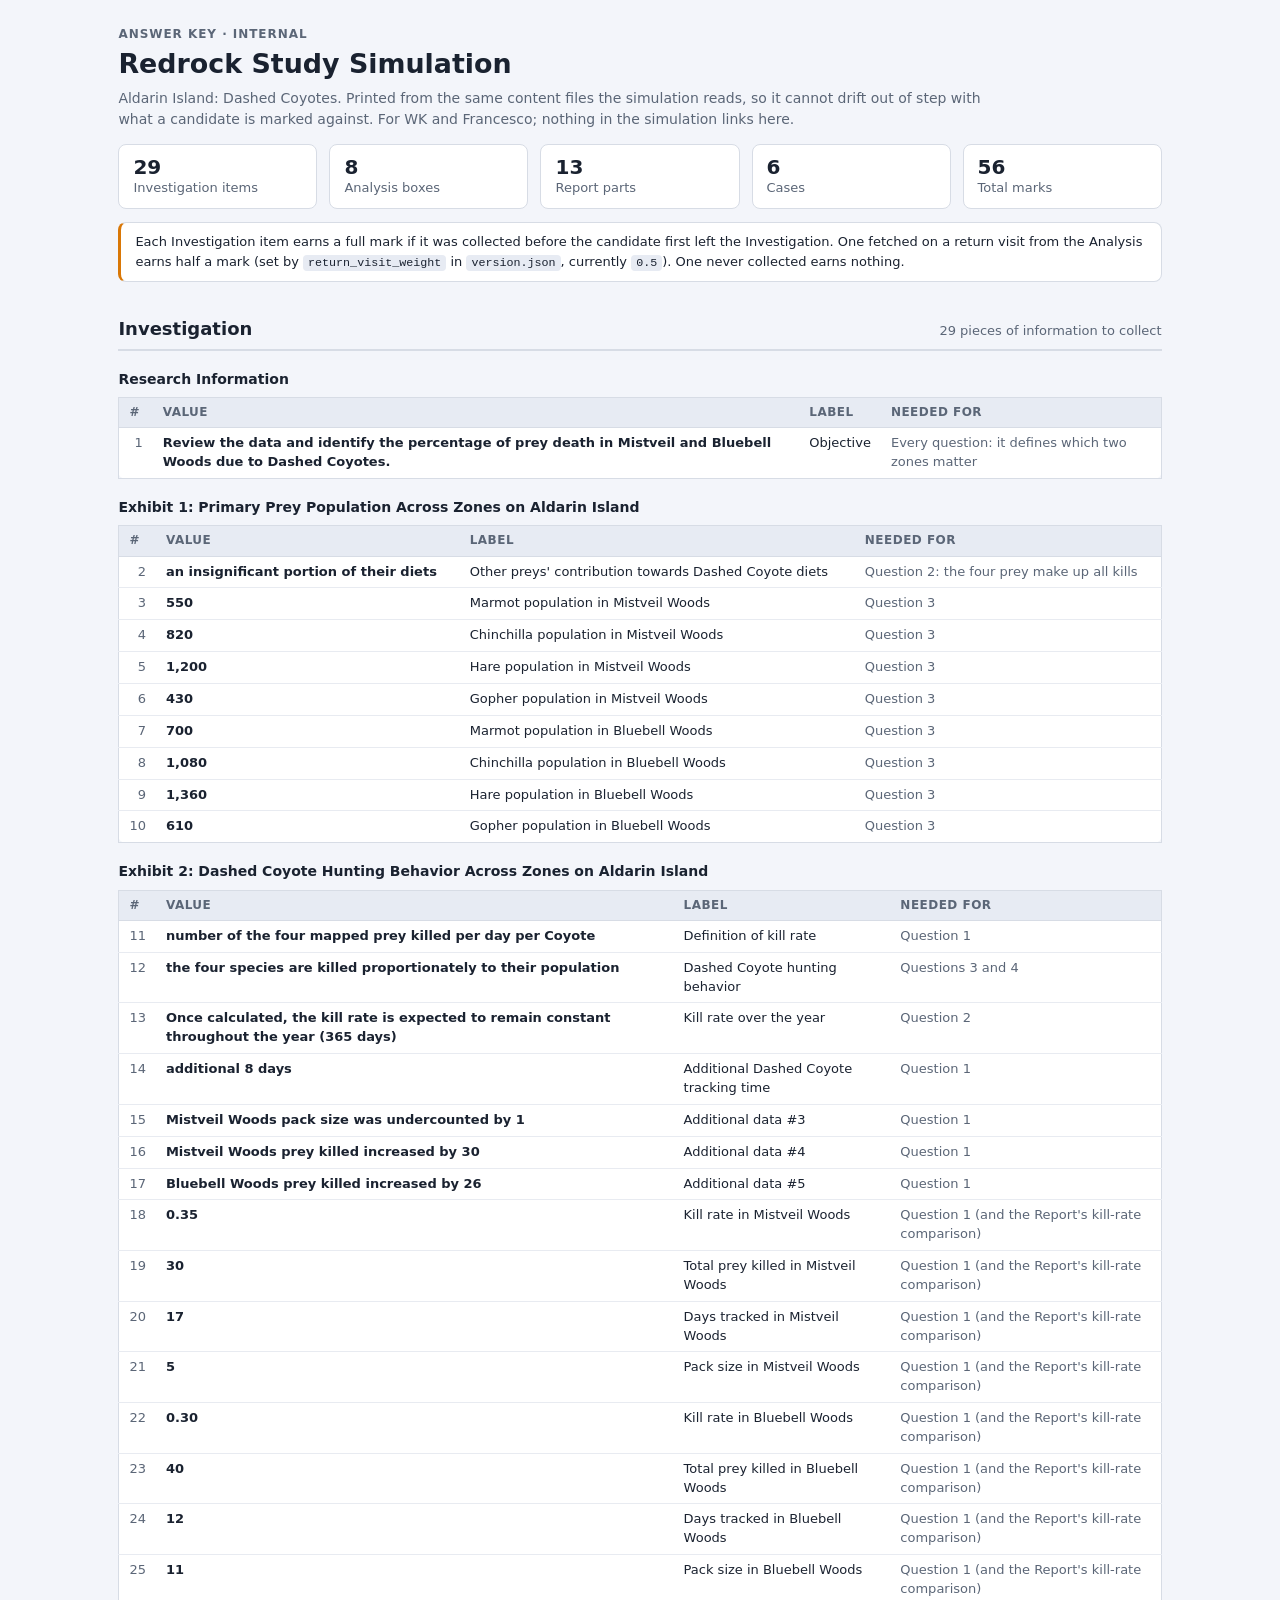
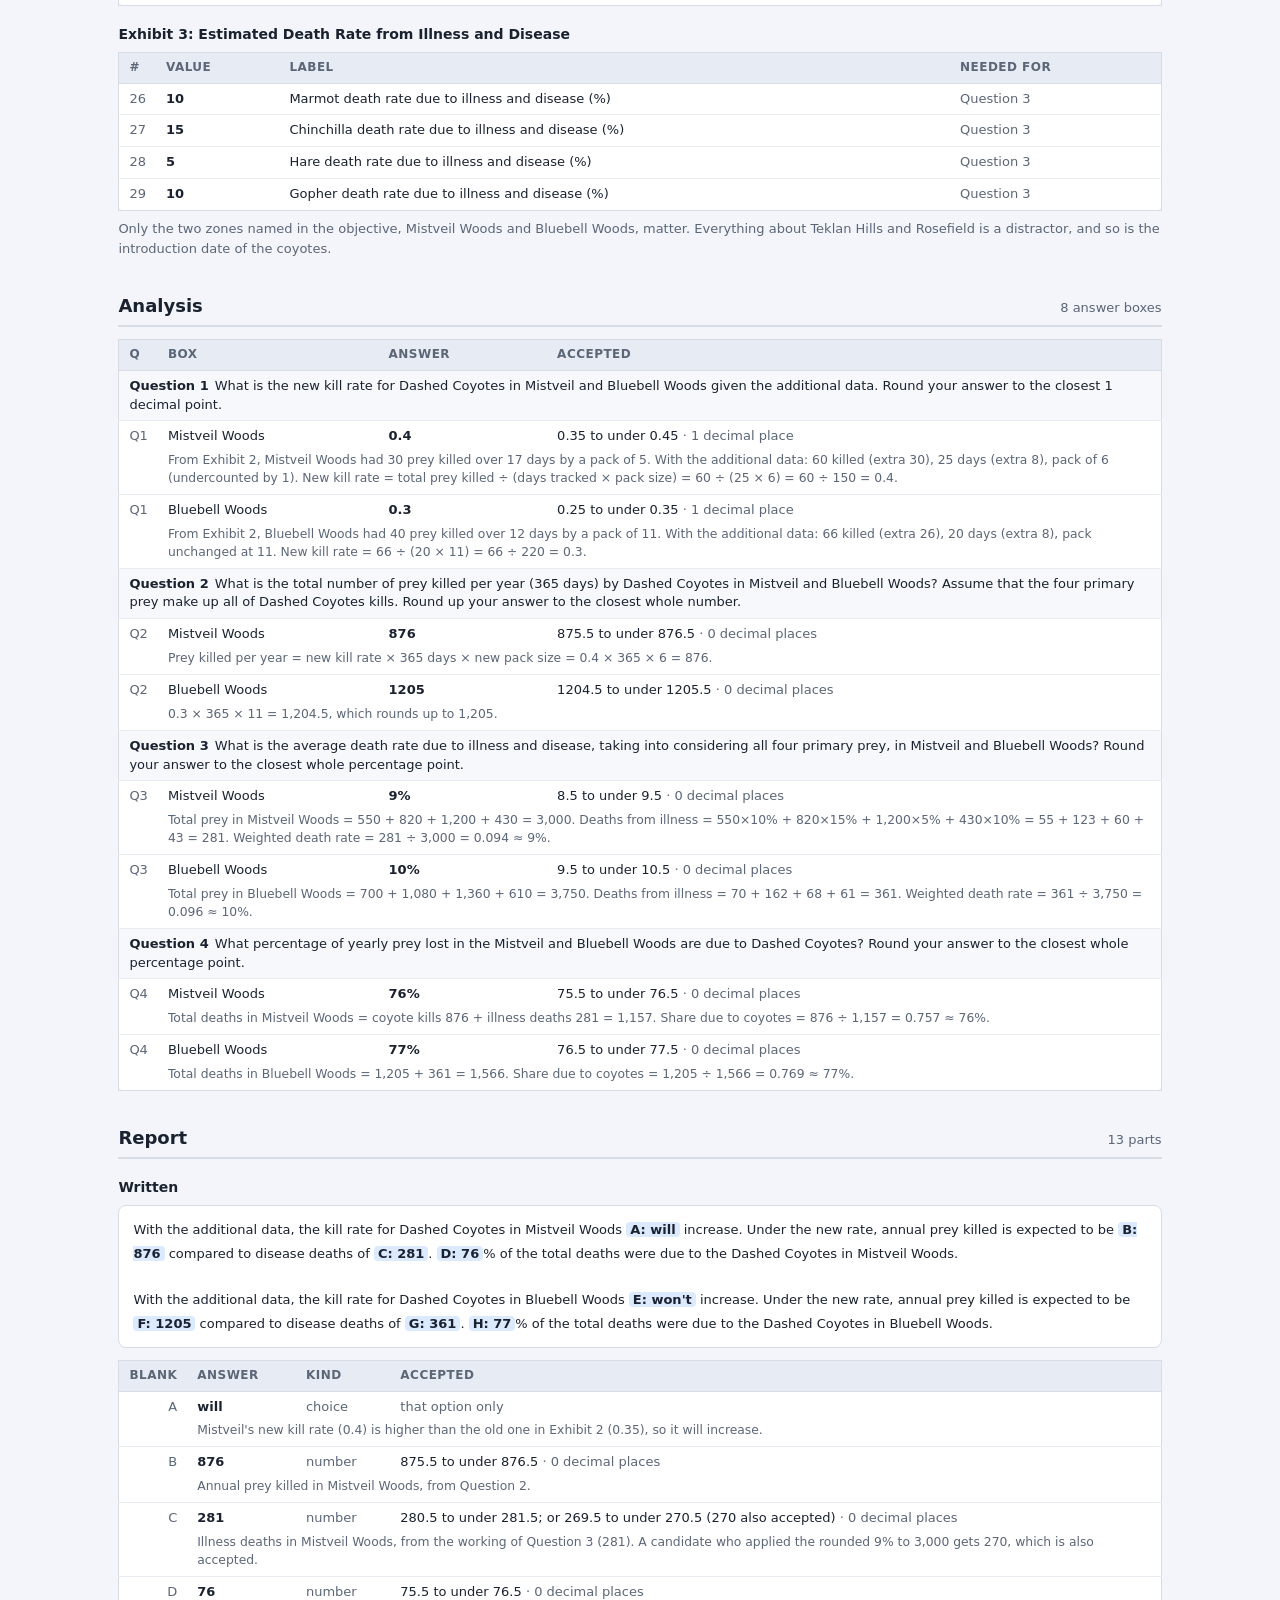
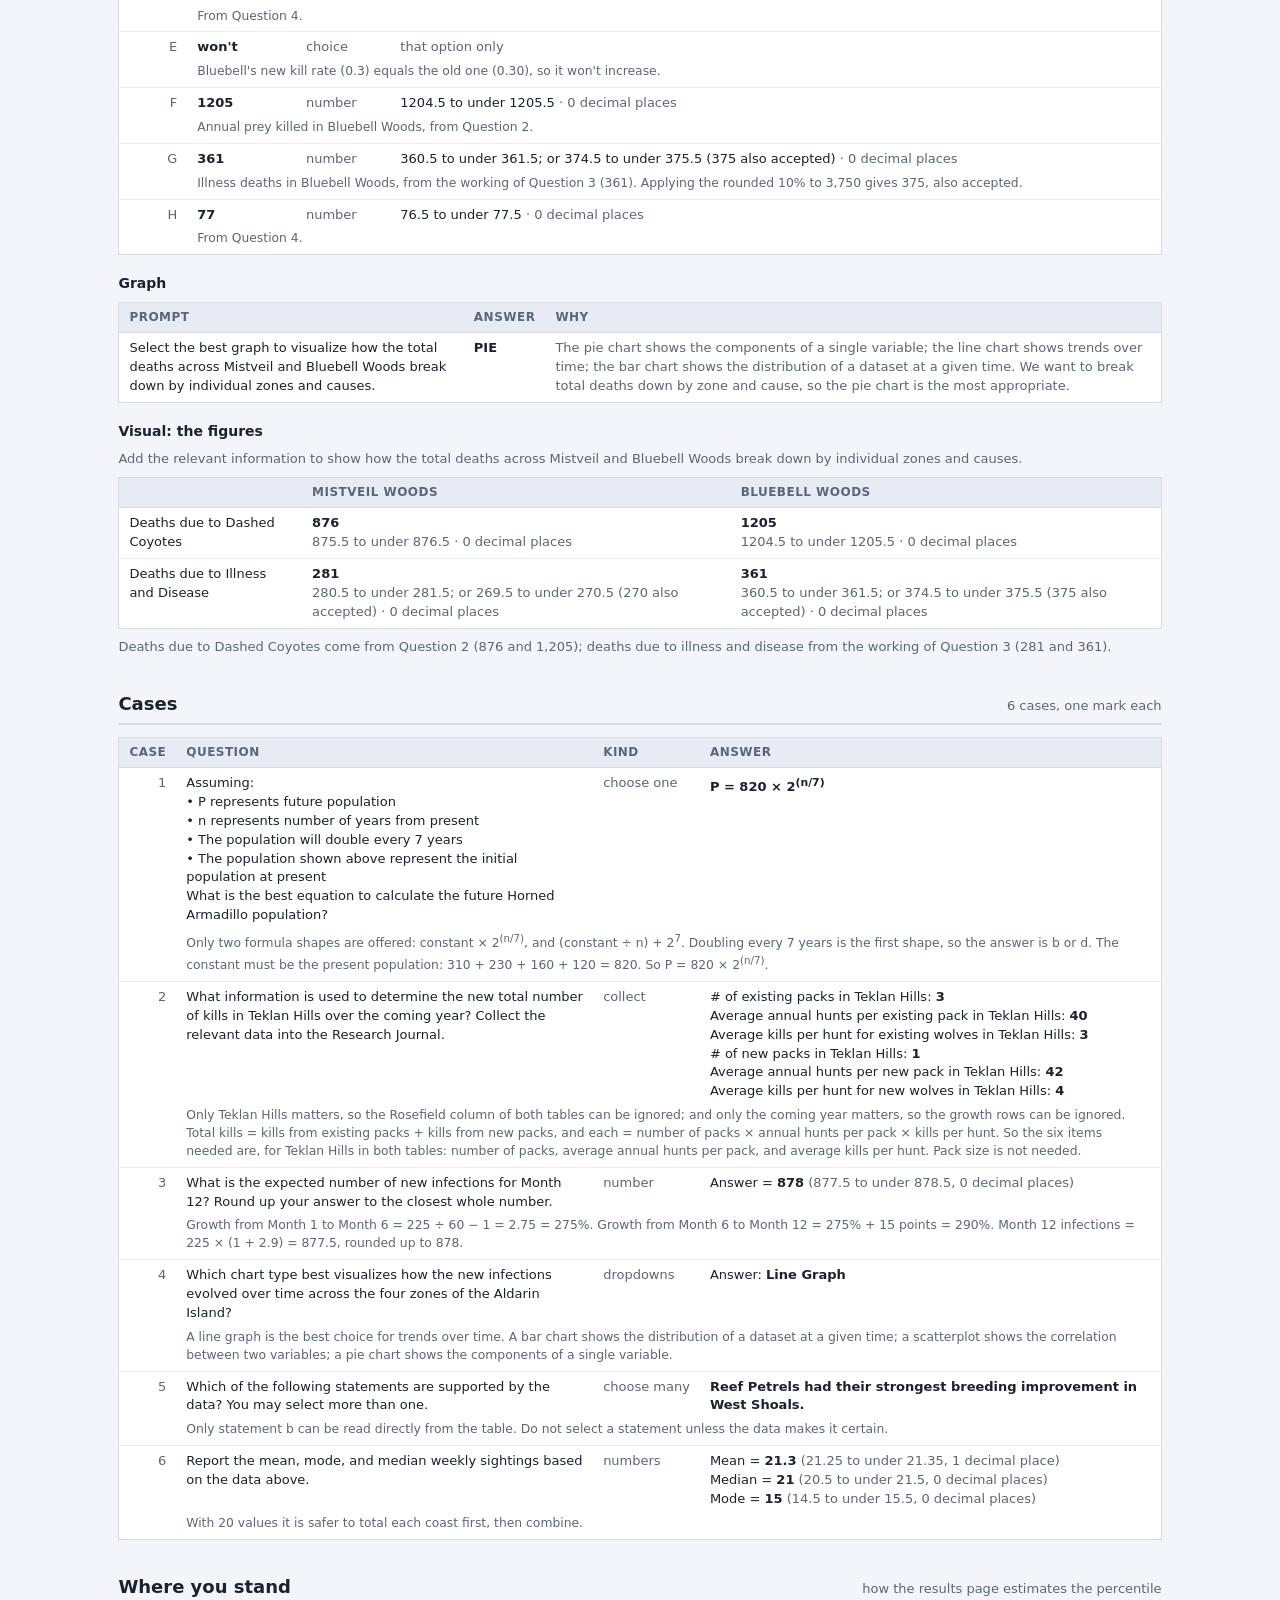
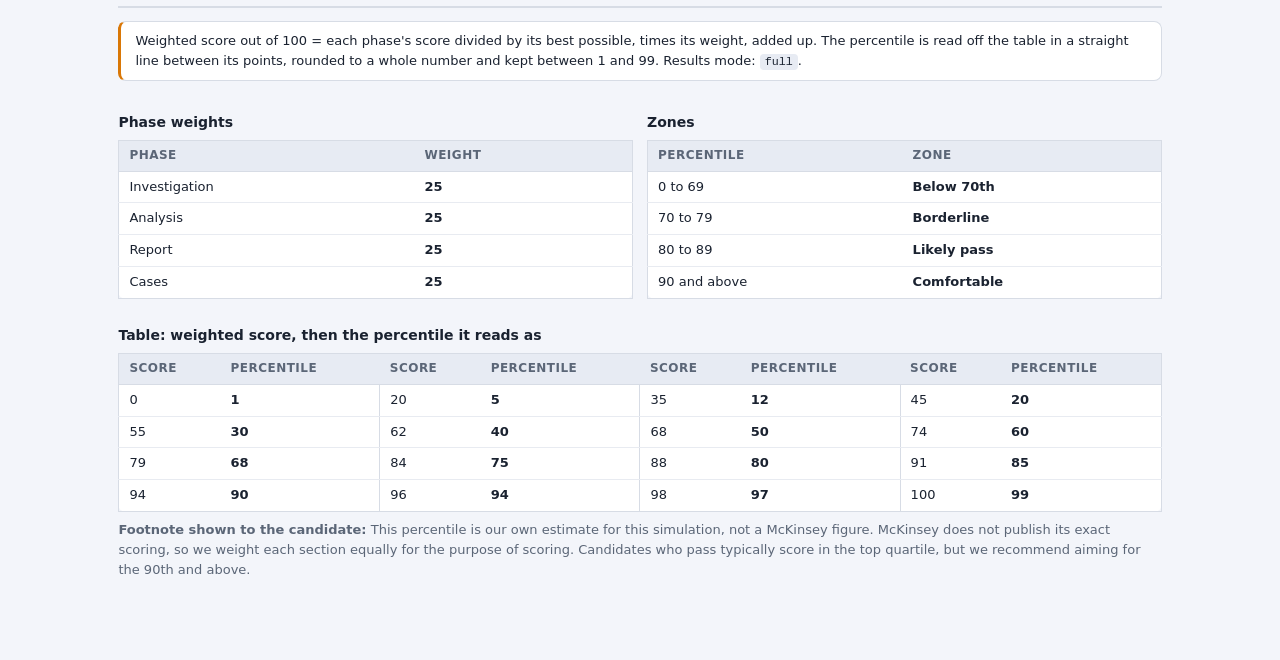
==== commit cd1b8f4e: "Add files via upload" ====
--- a/tools/answer-key.html
+++ b/tools/answer-key.html
@@ -6,48 +6,89 @@
 <title>Answer key</title>
 <link rel="stylesheet" href="../css/shared-styles.css">
 <style>
-  /* This page is a printed document, not part of the simulation. */
+  /* An internal page for WK and Francesco: checking a candidate's work, or
+     checking a content file. Nothing in the simulation links to it and a
+     candidate never sees it. v1.2 (R-D40 item 9): compact tables that can be
+     scanned, instead of one card per item. */
   body { overflow: auto; background: var(--surface); color: var(--on-light); }
-  .wrap { max-width: 1000px; margin: 0 auto; padding: 26px clamp(14px, 3vw, 40px) 80px; }
-  h1 { font-size: clamp(22px, 2.1vw, 30px); }
-  .sub { color: var(--on-light-muted); margin: 4px 0 var(--space-6); font-size: max(14px, 0.92em); }
+  .wrap { max-width: 1120px; margin: 0 auto; padding: 26px clamp(14px, 3vw, 40px) 80px; }
+  .eyebrow { font-size: max(12px, 0.78em); font-weight: 700; letter-spacing: 0.08em;
+             text-transform: uppercase; color: var(--on-light-muted); }
+  h1 { font-size: clamp(22px, 2.1vw, 30px); margin-top: 2px; }
+  .sub { color: var(--on-light-muted); margin: 4px 0 var(--space-4); font-size: max(14px, 0.92em);
+         max-width: 62em; line-height: 1.5; }
+  .warn { background: #fef2f2; border: 1px solid #fca5a5; color: #991b1b; border-radius: var(--radius-small);
+          padding: 10px 14px; margin-bottom: var(--space-4); font-size: max(14px, 0.9em); }
   h2 {
     font-size: max(18px, 1.2em);
-    margin: var(--space-6) 0 var(--space-3);
+    margin: 34px 0 var(--space-3);
     padding-bottom: 6px;
     border-bottom: 2px solid var(--surface-line);
-  }
-  h3 { font-size: max(15px, 1em); margin: var(--space-5) 0 var(--space-2); }
-  h4 { font-size: max(13px, 0.88em); margin: var(--space-4) 0 var(--space-2);
-       color: var(--on-light-muted); text-transform: uppercase; letter-spacing: 0.05em; }
-  .item {
+    display: flex; align-items: baseline; justify-content: space-between; gap: 12px;
+  }
+  h2 .count { font-size: max(13px, 0.72em); font-weight: 500; color: var(--on-light-muted); }
+  h3 { font-size: max(14px, 0.95em); margin: var(--space-5) 0 var(--space-2); }
+  .totals { display: grid; grid-template-columns: repeat(5, minmax(0, 1fr)); gap: var(--space-3);
+            margin: var(--space-4) 0 var(--space-3); }
+  .totals div { background: var(--surface-plain); border: 1px solid var(--surface-line);
+                border-radius: var(--radius-small); padding: 10px var(--space-4);
+                font-size: max(13px, 0.86em); color: var(--on-light-muted); }
+  .totals b { display: block; font-size: max(20px, 1.4em); color: var(--on-light); line-height: 1.2; }
+  .rule { background: var(--surface-plain); border: 1px solid var(--surface-line); border-left: 3px solid var(--warning);
+          border-radius: var(--radius-small); padding: 9px 14px; font-size: max(13px, 0.88em); line-height: 1.55; }
+  .para { font-size: max(13px, 0.88em); line-height: 1.55; color: var(--on-light-muted); margin: var(--space-2) 0 0; }
+  code { font-family: ui-monospace, Menlo, Consolas, monospace; font-size: 0.9em;
+         background: var(--surface-sunken); padding: 1px 5px; border-radius: 4px; }
+
+  table.key {
+    width: 100%;
+    border-collapse: collapse;
     background: var(--surface-plain);
     border: 1px solid var(--surface-line);
     border-radius: var(--radius-small);
-    padding: 9px var(--space-4);
-    margin-bottom: 6px;
-  }
-  .item .n { color: var(--on-light-muted); font-size: max(12px, 0.8em); }
-  .item .a { font-weight: 700; }
-  .item .why { color: var(--on-light-muted); font-size: max(12px, 0.84em); margin-top: 4px;
-               line-height: 1.55; }
-  .q { background: var(--surface-plain); border: 1px solid var(--surface-line);
-       border-radius: var(--radius); padding: var(--space-4) var(--space-5);
-       margin-bottom: var(--space-4); }
-  .q .qtext { font-size: max(14px, 0.92em); margin-bottom: var(--space-3); }
-  .totals { display: flex; flex-wrap: wrap; gap: var(--space-3); margin-bottom: var(--space-5); }
-  .totals div { background: var(--surface-plain); border: 1px solid var(--surface-line);
-                border-radius: var(--radius-small); padding: 8px var(--space-4);
-                font-size: max(13px, 0.88em); }
-  .totals b { font-size: max(16px, 1.1em); }
-  code { font-family: ui-monospace, Menlo, Consolas, monospace; font-size: 0.9em;
-         background: var(--surface-sunken); padding: 1px 5px; border-radius: 4px; }
-  .tpl { background: var(--surface-sunken); border-radius: var(--radius-small);
+    font-size: max(13px, 0.86em);
+    margin-bottom: var(--space-2);
+  }
+  table.key th, table.key td { padding: 6px 10px; text-align: left; vertical-align: top;
+                               border-bottom: 1px solid #e8ebf1; line-height: 1.45; }
+  table.key thead th { background: var(--surface-sunken); font-size: max(12px, 0.78em);
+                       text-transform: uppercase; letter-spacing: 0.04em; color: var(--on-light-muted);
+                       border-bottom: 1px solid var(--surface-line); white-space: nowrap; }
+  table.key td.n { color: var(--on-light-muted); width: 2.6em; text-align: right; white-space: nowrap; }
+  table.key td.ans, table.key .ans { font-weight: 700; }
+  table.cases td:nth-child(2) { width: 40%; }
+  table.cases td:nth-child(3) { width: 9%; white-space: nowrap; }
+  table.points td { white-space: nowrap; }
+  table.points td.gap { border-left: 1px solid var(--surface-line); }
+  table.key td.num { white-space: nowrap; }
+  table.key .muted { color: var(--on-light-muted); }
+  table.key tr.q-row td { background: #f6f8fc; border-top: 1px solid var(--surface-line); }
+  table.key tr.q-row b { margin-right: 6px; }
+  table.key tr.why td { color: var(--on-light-muted); font-size: 0.95em; padding-top: 0; }
+  table.key tr.has-why td { border-bottom: none; }
+  table.key tbody:last-child tr:last-child td { border-bottom: none; }
+  .tpl { background: var(--surface-plain); border: 1px solid var(--surface-line); border-radius: var(--radius-small);
          padding: var(--space-3) var(--space-4); font-size: max(13px, 0.9em);
-         line-height: 1.9; white-space: pre-wrap; margin-bottom: var(--space-3); }
+         line-height: 1.8; margin-bottom: var(--space-3); }
+  .tpl mark { background: var(--accent-soft); color: var(--on-light); font-weight: 700;
+              padding: 0 4px; border-radius: 4px; }
+  .side-by-side { display: grid; grid-template-columns: minmax(0, 1fr) minmax(0, 1fr);
+                  gap: var(--space-4); align-items: start; }
+  @media (max-width: 800px) {
+    .side-by-side { grid-template-columns: minmax(0, 1fr); }
+    .totals { grid-template-columns: repeat(2, minmax(0, 1fr)); }
+  }
+
+  /* Printing: rows never split across pages, and a table's headings repeat
+     at the top of each page it continues on. */
+  @page { margin: 14mm 12mm; }
   @media print {
     .wrap { max-width: none; padding: 0; }
-    .q, .item { break-inside: avoid; }
+    h2 { break-after: avoid; }
+    h3 { break-after: avoid; }
+    thead { display: table-header-group; }
+    tr, tbody.keep { break-inside: avoid; }
+    .totals div, .rule { break-inside: avoid; }
   }
 </style>
 </head>
@@ -68,145 +109,238 @@
    first, so the only tags that can appear are the two put here. */
 function nl(t) {
   return esc(t)
+    .replace(/\{\{([^}]+)\}\}/g, '$1')        /* a bare draggable number, {{7}}, prints as 7 */
     .replace(/\^\{([^}]*)\}/g, '<sup>$1</sup>')
     .replace(/\n/g, '<br>');
 }
 
-function accepts(decimals, anyOf) {
-  var bits = [];
-  if (decimals !== null && decimals !== undefined) {
-    bits.push('compared at ' + decimals + (decimals === 1 ? ' decimal place' : ' decimal places'));
-  }
-  if (anyOf && anyOf.length) bits.push('also accepts ' + anyOf.join(', '));
-  return bits.length ? ' <span class="n">(' + esc(bits.join('; ')) + ')</span>' : '';
+/* What a number box accepts, in words. The rule (marking.js markNumber): an
+   answer is right if it rounds to the key's figure at the key's number of
+   decimal places, so 0.4 at 1 decimal place accepts 0.35 up to, but not
+   including, 0.45. Extra accepted figures (any_of) get their own range. */
+function band(value, d) {
+  var half = 0.5 / Math.pow(10, d);
+  return (Number(value) - half).toFixed(d + 1) + ' to under ' + (Number(value) + half).toFixed(d + 1);
+}
+function accepted(answer, d, anyOf) {
+  if (d === null || d === undefined) return '';
+  var out = band(answer, d);
+  (anyOf || []).forEach(function (x) { out += '; or ' + band(x, d) + ' (' + x + ' also accepted)'; });
+  return out + ' <span class="muted">· ' + d + (d === 1 ? ' decimal place' : ' decimal places') + '</span>';
+}
+function table(head, body, cls) {
+  return '<table class="key' + (cls ? ' ' + cls : '') + '"><thead><tr>' +
+         head.map(function (h) { return '<th>' + h + '</th>'; }).join('') +
+         '</tr></thead>' + body + '</table>';
 }
 
 function draw(key) {
-  var html = '<h1>' + esc(key.title) + ' — answer key</h1>' +
-             '<p class="sub">' + esc(key.scenario) +
-             '. Printed from the same content files the simulation itself reads, so it ' +
-             'cannot drift out of step with what the candidate is marked against.</p>';
+  var i, j, html = '';
+  html += '<div class="eyebrow">Answer key · internal</div>' +
+          '<h1>' + esc(key.title) + '</h1>' +
+          '<p class="sub">' + esc(key.scenario) + '. Printed from the same content files the ' +
+          'simulation reads, so it cannot drift out of step with what a candidate is marked ' +
+          'against. For WK and Francesco; nothing in the simulation links here.</p>';
+  if (key.resultsMode === 'demo') {
+    html += '<div class="warn"><b>This version is a demo.</b> Do not upload this page with it: ' +
+            'it prints every answer.</div>';
+  }
 
   html += '<div class="totals">' +
-    '<div>Investigation <b>' + key.totals.investigation + '</b> items</div>' +
-    '<div>Analysis <b>' + key.totals.analysis + '</b> boxes</div>' +
-    '<div>Report <b>' + key.totals.report + '</b> parts</div>' +
-    '<div>Cases <b>' + key.totals.cases + '</b></div>' +
-    '<div>Total <b>' + key.totals.total + '</b></div>' +
+    '<div><b>' + key.totals.investigation + '</b>Investigation items</div>' +
+    '<div><b>' + key.totals.analysis + '</b>Analysis boxes</div>' +
+    '<div><b>' + key.totals.report + '</b>Report parts</div>' +
+    '<div><b>' + key.totals.cases + '</b>Cases</div>' +
+    '<div><b>' + key.totals.total + '</b>Total marks</div>' +
   '</div>';
 
-  /* --- Investigation, grouped by the section each item appears in ------- */
-  html += '<h2>Investigation — the ' + key.totals.investigation +
-          ' pieces of information to collect</h2>';
   var w = key.returnVisitWeight;
   var earned = w === 1 ? 'a full mark' : w === 0 ? 'nothing'
              : w === 0.5 ? 'half a mark' : String(w) + ' of a mark';
-  html += '<p class="sub" style="margin-bottom:var(--space-4)">' +
-          'Each of these earns a full mark if it was collected before the candidate first ' +
-          'left the Investigation. One fetched on a return visit from the Analysis earns ' +
-          esc(earned) + ' (set by <code>return_visit_weight</code> in ' +
+  html += '<p class="rule">Each Investigation item earns a full mark if it was collected before the ' +
+          'candidate first left the Investigation. One fetched on a return visit from the Analysis ' +
+          'earns ' + esc(earned) + ' (set by <code>return_visit_weight</code> in ' +
           '<code>version.json</code>, currently <code>' + esc(String(w)) + '</code>). ' +
           'One never collected earns nothing.</p>';
-  var lastSection = null, n = 0;
-  for (var i = 0; i < key.investigation.length; i++) {
+
+  /* --- Investigation: one table per section ---------------------------- */
+  html += '<h2>Investigation <span class="count">' + key.totals.investigation +
+          ' pieces of information to collect</span></h2>';
+  var groups = [], current = null;
+  for (i = 0; i < key.investigation.length; i++) {
     var item = key.investigation[i];
-    if (item.section !== lastSection) {
-      html += '<h4>' + nl(item.section) + '</h4>';
-      lastSection = item.section;
+    if (!current || current.section !== item.section) {
+      current = { section: item.section, items: [] };
+      groups.push(current);
     }
-    n++;
-    html += '<div class="item"><span class="n">' + n + '.</span> ' +
-              '<span class="a">' + nl(item.text) + '</span> ' +
-              '<span class="n">(' + nl(item.label) + ')</span>' +
-              (item.needed_for ? '<div class="why">Needed for: ' + nl(item.needed_for) + '</div>' : '') +
-            '</div>';
-  }
+    current.items.push(item);
+  }
+  var n = 0;
+  groups.forEach(function (g) {
+    var rows = '<tbody>';
+    g.items.forEach(function (it) {
+      n++;
+      rows += '<tr><td class="n">' + n + '</td><td class="ans">' + nl(it.text) + '</td>' +
+              '<td>' + nl(it.label) + '</td><td class="muted">' + nl(it.needed_for) + '</td></tr>';
+    });
+    html += '<h3>' + nl(g.section) + '</h3>' +
+            table(['#', 'Value', 'Label', 'Needed for'], rows + '</tbody>');
+  });
   if (key.investigationExplanation) {
-    html += '<div class="item"><div class="why">' + nl(key.investigationExplanation) + '</div></div>';
+    html += '<p class="para">' + nl(key.investigationExplanation) + '</p>';
   }
 
   /* --- Analysis --------------------------------------------------------- */
-  html += '<h2>Analysis</h2>';
+  html += '<h2>Analysis <span class="count">' + key.totals.analysis + ' answer boxes</span></h2>';
+  var aRows = '';
   for (i = 0; i < key.analysis.length; i++) {
     var q = key.analysis[i];
-    html += '<div class="q"><h3>Question ' + q.number + '</h3>' +
-            '<div class="qtext">' + nl(q.text) + '</div>';
-    for (var b = 0; b < q.boxes.length; b++) {
-      var box = q.boxes[b];
-      html += '<div class="item">' + nl(box.label) + ' = <span class="a">' + nl(box.answer) +
-                (box.unit ? nl(box.unit) : '') + '</span>' +
-                accepts(box.decimals, box.any_of) +
-                (box.explanation ? '<div class="why">' + nl(box.explanation) + '</div>' : '') +
-              '</div>';
+    aRows += '<tbody class="keep"><tr class="q-row"><td colspan="4"><b>Question ' + q.number +
+             '</b>' + nl(q.text) + '</td></tr></tbody>';
+    for (j = 0; j < q.boxes.length; j++) {
+      var box = q.boxes[j];
+      aRows += '<tbody class="keep"><tr' + (box.explanation ? ' class="has-why"' : '') + '>' +
+                 '<td class="n">Q' + q.number + '</td>' +
+                 '<td>' + nl(box.label) + '</td>' +
+                 '<td class="ans num">' + nl(box.answer) + (box.unit ? nl(box.unit) : '') + '</td>' +
+                 '<td class="num">' + accepted(box.answer, box.decimals, box.any_of) + '</td>' +
+               '</tr>' +
+               (box.explanation ? '<tr class="why"><td></td><td colspan="3">' + nl(box.explanation) +
+                 '</td></tr>' : '') +
+               '</tbody>';
     }
-    html += '</div>';
-  }
+  }
+  html += table(['Q', 'Box', 'Answer', 'Accepted'], aRows);
 
   /* --- Report ----------------------------------------------------------- */
-  html += '<h2>Report</h2>';
-  var filled = key.report.template;
+  html += '<h2>Report <span class="count">' + key.totals.report + ' parts</span></h2>';
+  var filled = esc(key.report.template);
   for (i = 0; i < key.report.written.length; i++) {
-    var w = key.report.written[i];
-    filled = filled.replace('[[' + w.id + ']]', '⟨' + w.answerLabel + '⟩');
-  }
-  html += '<div class="q"><h3>Part 1 — written</h3>' +
-          '<div class="tpl">' + nl(filled) + '</div>';
+    var wb = key.report.written[i];
+    filled = filled.replace('[[' + wb.id + ']]', '<mark>' + esc(wb.id.toUpperCase()) + ': ' +
+                            esc(wb.answerLabel) + '</mark>');
+  }
+  html += '<h3>Written</h3><div class="tpl">' +
+          filled.replace(/\^\{([^}]*)\}/g, '<sup>$1</sup>').replace(/\n/g, '<br>') + '</div>';
+  var wRows = '';
   for (i = 0; i < key.report.written.length; i++) {
-    w = key.report.written[i];
-    html += '<div class="item"><span class="n">blank ' + esc(w.id.toUpperCase()) + '</span> = ' +
-              '<span class="a">' + nl(w.answerLabel) + '</span>' +
-              accepts(w.decimals, w.any_of) +
-              (w.explanation ? '<div class="why">' + nl(w.explanation) + '</div>' : '') +
-            '</div>';
-  }
-  html += '</div>';
-
-  html += '<div class="q"><h3>Part 2 — the chart to choose</h3>' +
-          '<div class="qtext">' + nl(key.report.chart.prompt) + '</div>' +
-          '<div class="item"><span class="a">' + nl(key.report.chart.answer.toUpperCase()) + '</span>' +
-            (key.report.chart.explanation
-              ? '<div class="why">' + nl(key.report.chart.explanation) + '</div>' : '') +
-          '</div></div>';
-
-  html += '<div class="q"><h3>Part 3 — the figures</h3>' +
-          '<div class="qtext">' + nl(key.report.grid.prompt) + '</div>';
-  for (i = 0; i < key.report.grid.cells.length; i++) {
-    var cell = key.report.grid.cells[i];
-    html += '<div class="item">' + nl(cell.row) + ' — ' + nl(cell.col) + ' = ' +
-              '<span class="a">' + nl(cell.answer) + '</span>' +
-              (cell.fixed ? ' <span class="n">(pre-filled, not marked)</span>' : '') +
-              accepts(null, cell.any_of) +
-            '</div>';
-  }
-  if (key.report.grid.explanation) {
-    html += '<div class="item"><div class="why">' + nl(key.report.grid.explanation) + '</div></div>';
-  }
-  html += '</div>';
+    wb = key.report.written[i];
+    wRows += '<tbody class="keep"><tr' + (wb.explanation ? ' class="has-why"' : '') + '>' +
+               '<td class="n">' + esc(wb.id.toUpperCase()) + '</td>' +
+               '<td class="ans num">' + nl(wb.answerLabel) + '</td>' +
+               '<td class="muted">' + (wb.kind === 'dropdown' ? 'choice' : 'number') + '</td>' +
+               '<td class="num">' + (wb.kind === 'number' ? accepted(wb.answer, wb.decimals, wb.any_of) :
+                                     '<span class="muted">that option only</span>') + '</td>' +
+             '</tr>' +
+             (wb.explanation ? '<tr class="why"><td></td><td colspan="3">' + nl(wb.explanation) +
+               '</td></tr>' : '') +
+             '</tbody>';
+  }
+  html += table(['Blank', 'Answer', 'Kind', 'Accepted'], wRows);
+
+  html += '<h3>Graph</h3>' +
+          table(['Prompt', 'Answer', 'Why'],
+                '<tbody class="keep"><tr><td>' + nl(key.report.chart.prompt) + '</td>' +
+                '<td class="ans num">' + nl(key.report.chart.answer.toUpperCase()) + '</td>' +
+                '<td class="muted">' + nl(key.report.chart.explanation) + '</td></tr></tbody>');
+
+  html += '<h3>Visual: the figures</h3><p class="para" style="margin:0 0 8px">' +
+          nl(key.report.grid.prompt) + '</p>';
+  var cols = [], rowsOrder = [], byRow = {};
+  key.report.grid.cells.forEach(function (c) {
+    if (cols.indexOf(c.col) === -1) cols.push(c.col);
+    if (!byRow[c.row]) { byRow[c.row] = {}; rowsOrder.push(c.row); }
+    byRow[c.row][c.col] = c;
+  });
+  var gRows = '<tbody>';
+  rowsOrder.forEach(function (rowName) {
+    gRows += '<tr><td>' + nl(rowName) + '</td>';
+    cols.forEach(function (colName) {
+      var c = byRow[rowName][colName];
+      gRows += '<td><span class="ans">' + nl(c.answer) + '</span>' +
+               (c.fixed ? ' <span class="muted">(pre-filled, not marked)</span>'
+                        : '<br><span class="muted">' + accepted(c.answer, c.decimals, c.any_of) + '</span>') +
+               '</td>';
+    });
+    gRows += '</tr>';
+  });
+  html += table([''].concat(cols.map(nl)), gRows + '</tbody>');
+  if (key.report.grid.explanation) html += '<p class="para">' + nl(key.report.grid.explanation) + '</p>';
 
   /* --- Cases ------------------------------------------------------------ */
-  html += '<h2>Cases</h2>';
+  html += '<h2>Cases <span class="count">' + key.totals.cases + ' cases, one mark each</span></h2>';
+  var cRows = '';
   for (i = 0; i < key.cases.length; i++) {
     var c = key.cases[i];
-    html += '<div class="q"><h3>Case ' + c.number + '</h3>' +
-            '<div class="qtext">' + nl(c.question) + '</div>';
-    if (c.answer !== null) {
-      html += '<div class="item"><span class="a">' + nl(c.answer) + '</span></div>';
+    var answer = '';
+    if (c.answer !== null) answer = '<span class="ans">' + nl(c.answer) + '</span>';
+    if (c.parts.length) {
+      answer += c.parts.map(function (p) {
+        var joiner = /[=:]\s*$/.test(p.label) ? ' ' : ': ';
+        var bits = nl(p.label) + joiner + '<span class="ans">' + nl(p.answer) + '</span>';
+        if (p.decimals !== undefined && p.decimals !== null) {
+          bits += ' <span class="muted">(' + accepted(p.answer, p.decimals, p.any_of)
+                    .replace(/ <span class="muted">· /, ', ').replace(/<\/span>$/, '') + ')</span>';
+        }
+        return bits;
+      }).join('<br>');
     }
-    for (var p = 0; p < c.parts.length; p++) {
-      html += '<div class="item">' + nl(c.parts[p].label) + ' = ' +
-                '<span class="a">' + nl(c.parts[p].answer) + '</span>' +
-                (c.parts[p].explanation
-                  ? '<div class="why">' + nl(c.parts[p].explanation) + '</div>' : '') +
-              '</div>';
+    cRows += '<tbody class="keep"><tr' + (c.explanation ? ' class="has-why"' : '') + '>' +
+               '<td class="n">' + c.number + '</td>' +
+               '<td>' + nl(c.question) + '</td>' +
+               '<td class="muted">' + esc(c.mechanism.replace('_', ' ')) + '</td>' +
+               '<td>' + answer + '</td>' +
+             '</tr>' +
+             (c.explanation ? '<tr class="why"><td></td><td colspan="3">' + nl(c.explanation) +
+               '</td></tr>' : '') +
+             '</tbody>';
+  }
+  html += table(['Case', 'Question', 'Kind', 'Answer'], cRows, 'cases');
+
+  /* --- The percentile mapping (v1.2) ------------------------------------ */
+  var b = key.benchmark;
+  html += '<h2>Where you stand <span class="count">how the results page estimates the percentile</span></h2>';
+  if (!b) {
+    html += '<p class="para">This version has no <code>benchmark</code> block, so the results page ' +
+            'shows no percentile.</p>';
+  } else {
+    html += '<p class="rule">Weighted score out of 100 = each phase\'s score divided by its best ' +
+            'possible, times its weight, added up. The percentile is read off the table in a straight ' +
+            'line between its points, rounded to a whole number and kept between 1 and 99. Results ' +
+            'mode: <code>' + esc(key.resultsMode) + '</code>.</p>';
+    var wt = '<tbody>' + ['investigation', 'analysis', 'report', 'cases'].map(function (k) {
+      return '<tr><td>' + k.charAt(0).toUpperCase() + k.slice(1) + '</td><td class="ans num">' +
+             esc(b.phase_weights[k]) + '</td></tr>';
+    }).join('') + '</tbody>';
+    var zt = '<tbody>' + b.zones.map(function (z, zi) {
+      var to = zi < b.zones.length - 1 ? ' to ' + (b.zones[zi + 1].from - 1) : ' and above';
+      return '<tr><td class="num">' + esc(z.from) + to + '</td><td class="ans">' + nl(z.label) + '</td></tr>';
+    }).join('') + '</tbody>';
+    /* the table's points, four pairs to a row so sixteen points stay compact */
+    var pt = '<tbody>', per = 4;
+    for (var pi = 0; pi < b.percentiles.length; pi += per) {
+      pt += '<tr>';
+      for (var pj = pi; pj < pi + per; pj++) {
+        var pp = b.percentiles[pj];
+        pt += pp ? '<td class="num' + (pj > pi ? ' gap' : '') + '">' + esc(pp[0]) + '</td>' +
+                   '<td class="ans num">' + esc(pp[1]) + '</td>'
+                 : '<td' + (pj > pi ? ' class="gap"' : '') + '></td><td></td>';
+      }
+      pt += '</tr>';
     }
-    if (c.explanation) {
-      html += '<div class="item"><div class="why">' + nl(c.explanation) + '</div></div>';
-    }
-    html += '</div>';
+    pt += '</tbody>';
+    html += '<div class="side-by-side">' +
+              '<div><h3>Phase weights</h3>' + table(['Phase', 'Weight'], wt) + '</div>' +
+              '<div><h3>Zones</h3>' + table(['Percentile', 'Zone'], zt) + '</div>' +
+            '</div>' +
+            '<h3>Table: weighted score, then the percentile it reads as</h3>' +
+            table(['Score', 'Percentile', 'Score', 'Percentile', 'Score', 'Percentile', 'Score', 'Percentile'],
+                  pt, 'points');
+    if (b.note) html += '<p class="para"><b>Footnote shown to the candidate:</b> ' + nl(b.note) + '</p>';
   }
 
   document.getElementById('out').innerHTML = html;
-  document.title = key.title + ' — answer key';
+  document.title = 'Answer key: ' + key.title;
 }
 
 var id = CONTENT.versionFromUrl(window.location.search, 'rr6');
